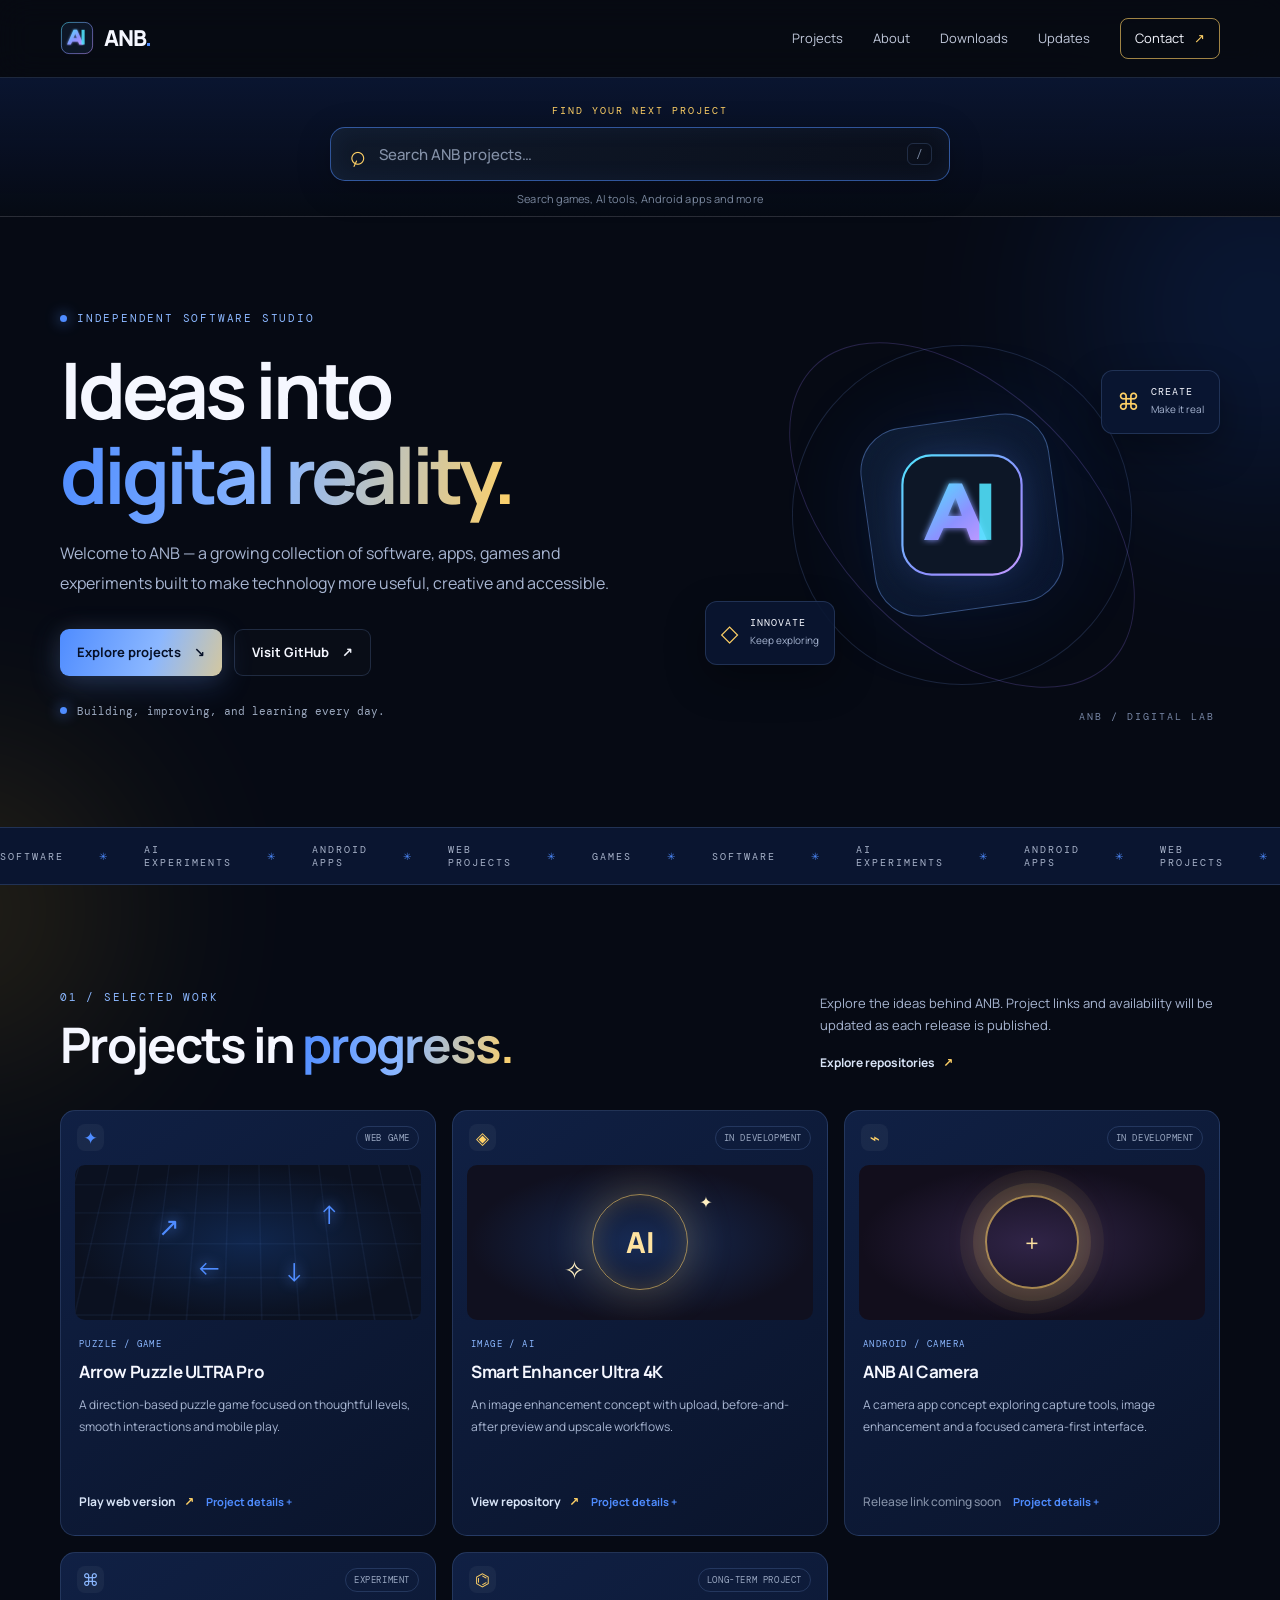
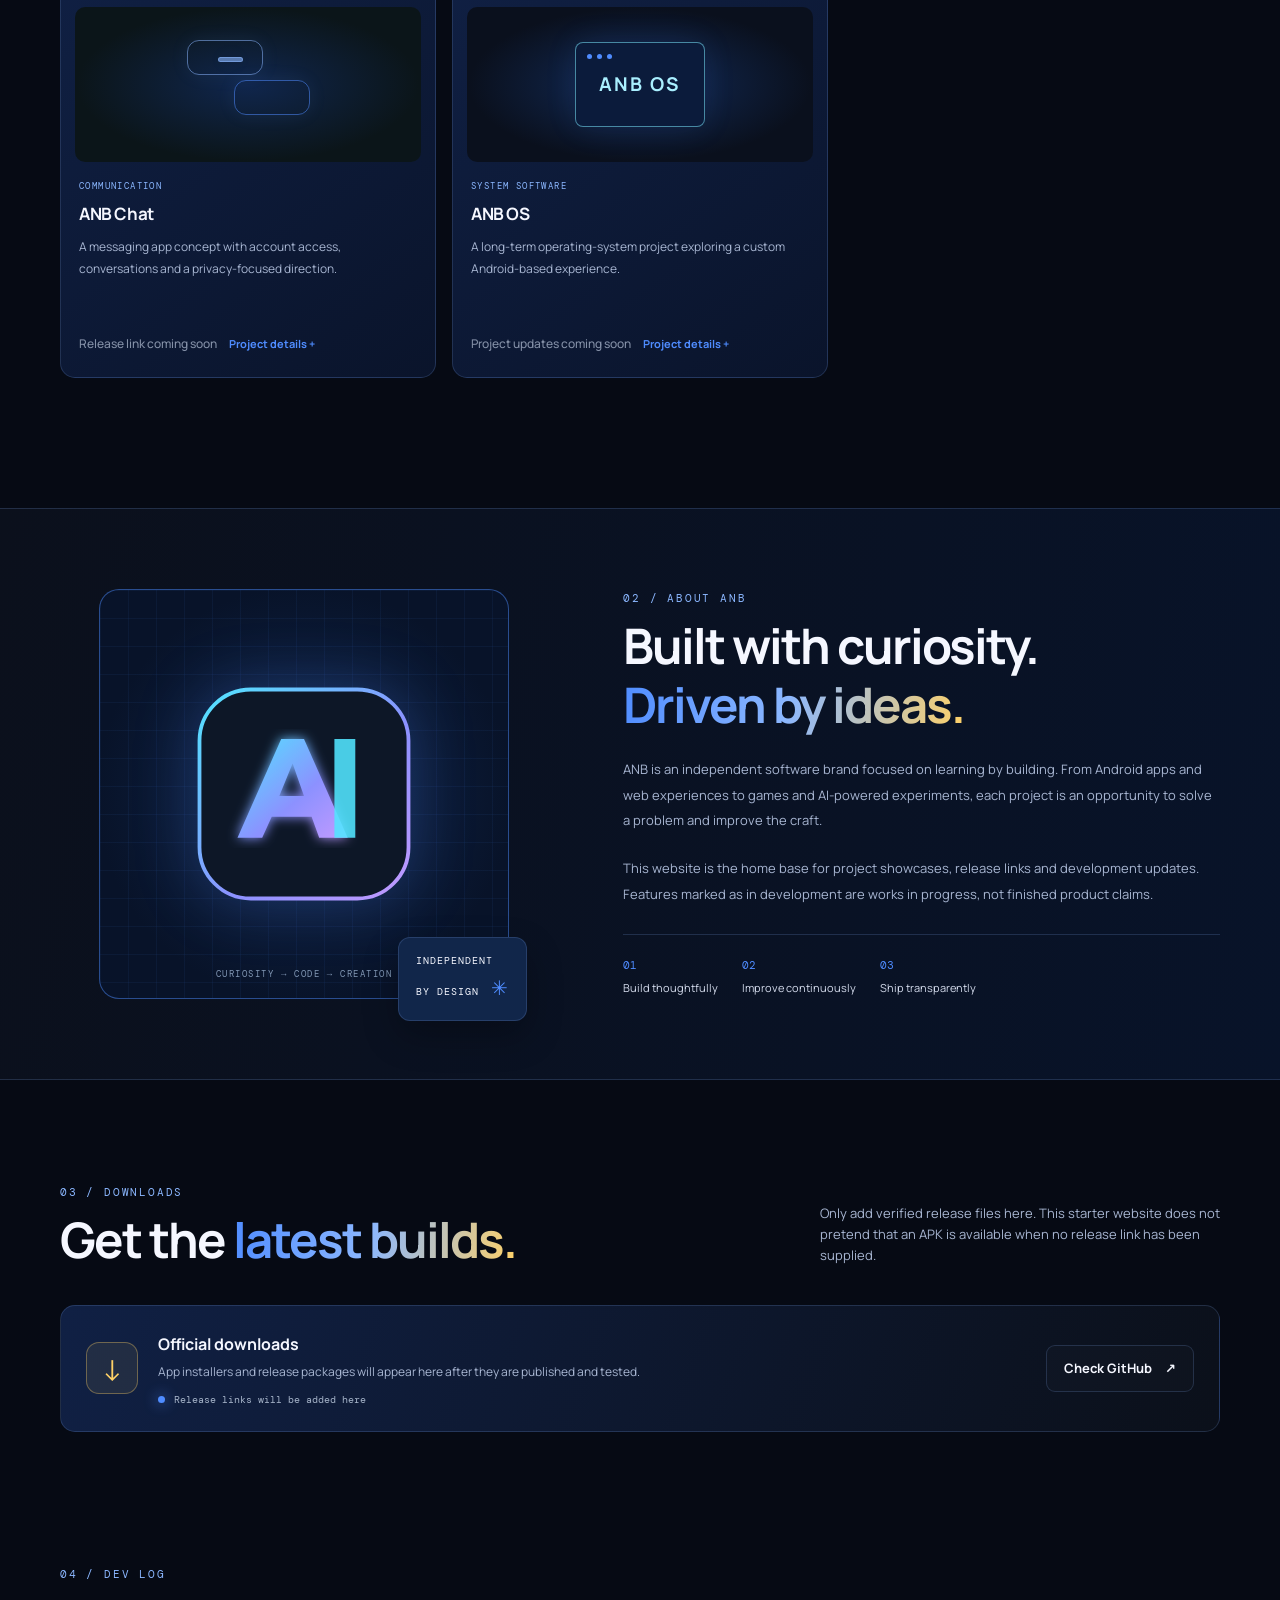
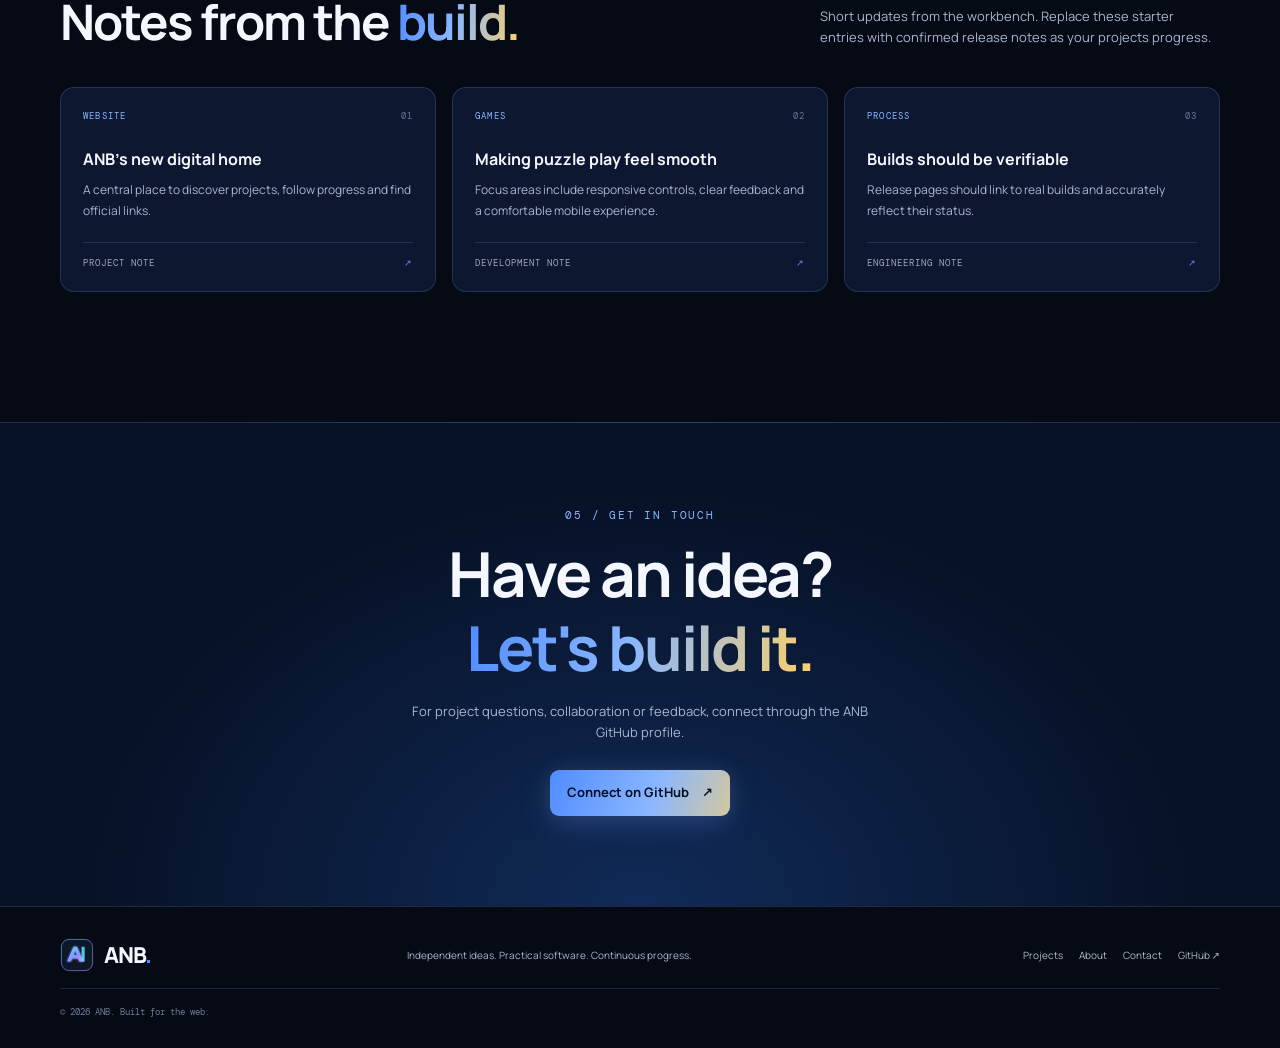
==== index.html @ ddd88a4f "Add smart project search suggestions" ====
<!doctype html>
<html lang="en">
<head>
  <meta charset="utf-8">
  <meta name="viewport" content="width=device-width, initial-scale=1">
  <meta name="theme-color" content="#070a12">
  <meta name="description" content="Explore ANB software, Android apps, games and AI experiments. Discover projects, development updates and verified releases.">
  <meta name="robots" content="index,follow">
  <link rel="canonical" href="https://anbsolution.github.io/anb-official-website/">
  <meta property="og:type" content="website">
  <meta property="og:site_name" content="ANB">
  <meta property="og:title" content="ANB — Ideas into digital reality">
  <meta property="og:description" content="Independent software, apps, games and AI experiments built with curiosity.">
  <meta property="og:url" content="https://anbsolution.github.io/anb-official-website/">
  <meta property="og:image" content="https://anbsolution.github.io/anb-official-website/assets/anb-mark.svg">
  <meta name="twitter:card" content="summary">
  <meta name="twitter:title" content="ANB — Ideas into digital reality">
  <meta name="twitter:description" content="Independent software, apps, games and AI experiments built with curiosity.">
  <title>ANB — Ideas into Digital Reality</title>
  <link rel="icon" href="assets/anb-mark.svg" type="image/svg+xml">
  <link rel="stylesheet" href="styles.css">
  <script defer src="script.js"></script>
  <script type="application/ld+json">
  {
    "@context": "https://schema.org",
    "@type": "Organization",
    "name": "ANB",
    "url": "https://anbsolution.github.io/anb-official-website/",
    "logo": "https://anbsolution.github.io/anb-official-website/assets/anb-mark.svg",
    "sameAs": ["https://github.com/anbsolution"]
  }
  </script>
</head>
<body>
  <a class="skip-link" href="#main-content">Skip to content</a>
  <div class="ambient ambient-one" aria-hidden="true"></div>
  <div class="ambient ambient-two" aria-hidden="true"></div>
  <header class="site-header">
    <a class="brand" href="#home" aria-label="ANB home"><img src="assets/anb-mark.svg" alt=""><span>ANB<span class="brand-dot">.</span></span></a>
    <button class="menu-toggle" type="button" aria-label="Open navigation menu" aria-controls="primary-navigation" aria-expanded="false">☰</button>
    <nav class="nav" id="primary-navigation" aria-label="Main navigation">
      <a href="#projects">Projects</a><a href="#about">About</a><a href="#downloads">Downloads</a><a href="#blog">Updates</a><a class="nav-cta" href="#contact">Contact <span>↗</span></a>
    </nav>
  </header>

  <section class="global-search-section" aria-label="Search ANB projects">
    <div class="global-search-inner">
      <p class="global-search-kicker">FIND YOUR NEXT PROJECT</p>
      <div class="header-search-wrap">
        <label class="visually-hidden" for="project-search">Search ANB projects</label>
        <span class="header-search-icon" aria-hidden="true">⌕</span>
        <input id="project-search" class="header-search" type="search" placeholder="Search ANB projects…" autocomplete="off" aria-describedby="project-results" aria-controls="project-suggestions" aria-autocomplete="list">
        <button id="search-clear" class="search-clear" type="button" aria-label="Clear project search" hidden>×</button>
        <kbd class="search-shortcut" aria-hidden="true">/</kbd>
        <div id="project-suggestions" class="project-suggestions" role="listbox" aria-label="Project suggestions" hidden></div>
      </div>
      <p class="global-search-hint">Search games, AI tools, Android apps and more</p>
    </div>
  </section>

  <main id="main-content">
    <section class="hero section-wrap" id="home">
      <div class="hero-copy reveal">
        <div class="eyebrow"><span class="pulse"></span> INDEPENDENT SOFTWARE STUDIO</div>
        <h1>Ideas into<br><span class="gradient-text">digital reality.</span></h1>
        <p class="hero-description">Welcome to ANB — a growing collection of software, apps, games and experiments built to make technology more useful, creative and accessible.</p>
        <div class="hero-actions"><a class="button button-primary" href="#projects">Explore projects <span>↘</span></a><a class="button button-ghost" href="https://github.com/anbsolution" target="_blank" rel="noopener noreferrer">Visit GitHub <span>↗</span></a></div>
        <div class="hero-note"><span class="status-dot"></span> Building, improving, and learning every day.</div>
      </div>
      <div class="hero-visual reveal" aria-label="ANB abstract neon emblem">
        <div class="orbit orbit-a"></div><div class="orbit orbit-b"></div>
        <div class="core"><img src="assets/anb-mark.svg" alt="ANB logo"></div>
        <div class="float-chip chip-top"><span class="chip-icon">⌘</span><span><b>CREATE</b><small>Make it real</small></span></div>
        <div class="float-chip chip-bottom"><span class="chip-icon">◇</span><span><b>INNOVATE</b><small>Keep exploring</small></span></div>
        <div class="visual-caption">ANB / DIGITAL LAB</div>
      </div>
    </section>

    <section class="ticker" aria-label="Areas of work"><div class="ticker-track"><span>SOFTWARE</span><i>✳</i><span>AI EXPERIMENTS</span><i>✳</i><span>ANDROID APPS</span><i>✳</i><span>WEB PROJECTS</span><i>✳</i><span>GAMES</span><i>✳</i><span>SOFTWARE</span><i>✳</i><span>AI EXPERIMENTS</span><i>✳</i><span>ANDROID APPS</span><i>✳</i><span>WEB PROJECTS</span><i>✳</i><span>GAMES</span></div></section>

    <section class="section-wrap section-block" id="projects">
      <div class="section-heading reveal"><div><div class="eyebrow">01 / SELECTED WORK</div><h2>Projects in <span class="gradient-text">progress.</span></h2></div><div class="heading-side"><p>Explore the ideas behind ANB. Project links and availability will be updated as each release is published.</p><a class="text-link" href="https://github.com/anbsolution" target="_blank" rel="noopener noreferrer">Explore repositories <span>↗</span></a></div></div>
      <p class="project-results" id="project-results" aria-live="polite" hidden></p>
      <div class="project-grid">
        <article class="project-card featured reveal" data-category="game"><div class="card-top"><span class="project-symbol symbol-cyan">✦</span><span class="project-state">WEB GAME</span></div><div class="project-art art-puzzle"><div class="puzzle-lines"></div><span>↗</span><span>↑</span><span>←</span><span>↓</span></div><div class="project-content"><div class="project-type">PUZZLE / GAME</div><h3>Arrow Puzzle ULTRA Pro</h3><p>A direction-based puzzle game focused on thoughtful levels, smooth interactions and mobile play.</p><a class="text-link" href="https://anbsolution.github.io/Arrow-puzzle/" target="_blank" rel="noopener noreferrer">Play web version <span>↗</span></a></div></article>
        <article class="project-card reveal" data-category="ai"><div class="card-top"><span class="project-symbol symbol-violet">◈</span><span class="project-state">IN DEVELOPMENT</span></div><div class="project-art art-ai"><div class="ai-ring">AI</div><span class="spark spark-one">✦</span><span class="spark spark-two">✧</span></div><div class="project-content"><div class="project-type">IMAGE / AI</div><h3>Smart Enhancer Ultra 4K</h3><p>An image enhancement concept with upload, before-and-after preview and upscale workflows.</p><a class="text-link" href="https://github.com/anbsolution/Smart-Enhancer-Ultra-4K" target="_blank" rel="noopener noreferrer">View repository <span>↗</span></a></div></article>
        <article class="project-card reveal" data-category="android"><div class="card-top"><span class="project-symbol symbol-pink">⌁</span><span class="project-state">IN DEVELOPMENT</span></div><div class="project-art art-camera"><div class="camera-lens"></div><span class="camera-cross">+</span></div><div class="project-content"><div class="project-type">ANDROID / CAMERA</div><h3>ANB AI Camera</h3><p>A camera app concept exploring capture tools, image enhancement and a focused camera-first interface.</p><span class="text-link muted-link">Release link coming soon</span></div></article>
        <article class="project-card reveal" data-category="communication"><div class="card-top"><span class="project-symbol symbol-green">⌘</span><span class="project-state">EXPERIMENT</span></div><div class="project-art art-chat"><div class="chat-bubble bubble-a"></div><div class="chat-bubble bubble-b"></div><div class="chat-bubble bubble-c"></div></div><div class="project-content"><div class="project-type">COMMUNICATION</div><h3>ANB Chat</h3><p>A messaging app concept with account access, conversations and a privacy-focused direction.</p><span class="text-link muted-link">Release link coming soon</span></div></article>
        <article class="project-card reveal" data-category="system"><div class="card-top"><span class="project-symbol symbol-orange">⌬</span><span class="project-state">LONG-TERM PROJECT</span></div><div class="project-art art-os"><div class="os-window"><span></span><span></span><span></span><b>ANB OS</b></div></div><div class="project-content"><div class="project-type">SYSTEM SOFTWARE</div><h3>ANB OS</h3><p>A long-term operating-system project exploring a custom Android-based experience.</p><span class="text-link muted-link">Project updates coming soon</span></div></article>
      </div>
    </section>

    <section class="about-section" id="about"><div class="section-wrap about-grid"><div class="about-visual reveal"><div class="about-frame"><div class="frame-grid"></div><img src="assets/anb-mark.svg" alt="ANB emblem"><span class="frame-label">CURIOSITY → CODE → CREATION</span></div><div class="about-mini">INDEPENDENT<br>BY DESIGN<span>✳</span></div></div><div class="about-copy reveal"><div class="eyebrow">02 / ABOUT ANB</div><h2>Built with curiosity.<br><span class="gradient-text">Driven by ideas.</span></h2><p>ANB is an independent software brand focused on learning by building. From Android apps and web experiences to games and AI-powered experiments, each project is an opportunity to solve a problem and improve the craft.</p><p>This website is the home base for project showcases, release links and development updates. Features marked as in development are works in progress, not finished product claims.</p><div class="about-values"><div><b>01</b><span>Build thoughtfully</span></div><div><b>02</b><span>Improve continuously</span></div><div><b>03</b><span>Ship transparently</span></div></div></div></div></section>

    <section class="section-wrap section-block" id="downloads"><div class="section-heading reveal"><div><div class="eyebrow">03 / DOWNLOADS</div><h2>Get the <span class="gradient-text">latest builds.</span></h2></div><p>Only add verified release files here. This starter website does not pretend that an APK is available when no release link has been supplied.</p></div><div class="download-panel reveal"><div class="download-icon">↓</div><div class="download-copy"><h3>Official downloads</h3><p>App installers and release packages will appear here after they are published and tested.</p><span class="release-badge"><span class="status-dot"></span> Release links will be added here</span></div><a class="button button-ghost" href="https://github.com/anbsolution" target="_blank" rel="noopener noreferrer">Check GitHub <span>↗</span></a></div></section>

    <section class="section-wrap section-block" id="blog"><div class="section-heading reveal"><div><div class="eyebrow">04 / DEV LOG</div><h2>Notes from the <span class="gradient-text">build.</span></h2></div><p>Short updates from the workbench. Replace these starter entries with confirmed release notes as your projects progress.</p></div><div class="blog-grid"><article class="blog-card reveal"><div class="blog-meta"><span>WEBSITE</span><span>01</span></div><h3>ANB's new digital home</h3><p>A central place to discover projects, follow progress and find official links.</p><span class="blog-footer">PROJECT NOTE <span>↗</span></span></article><article class="blog-card reveal"><div class="blog-meta"><span>GAMES</span><span>02</span></div><h3>Making puzzle play feel smooth</h3><p>Focus areas include responsive controls, clear feedback and a comfortable mobile experience.</p><span class="blog-footer">DEVELOPMENT NOTE <span>↗</span></span></article><article class="blog-card reveal"><div class="blog-meta"><span>PROCESS</span><span>03</span></div><h3>Builds should be verifiable</h3><p>Release pages should link to real builds and accurately reflect their status.</p><span class="blog-footer">ENGINEERING NOTE <span>↗</span></span></article></div></section>

    <section class="contact-section" id="contact"><div class="section-wrap contact-inner reveal"><div class="eyebrow">05 / GET IN TOUCH</div><h2>Have an idea?<br><span class="gradient-text">Let's build it.</span></h2><p>For project questions, collaboration or feedback, connect through the ANB GitHub profile.</p><a class="button button-primary" href="https://github.com/anbsolution" target="_blank" rel="noopener noreferrer">Connect on GitHub <span>↗</span></a></div></section>
  </main>

  <footer class="site-footer"><a class="brand" href="#home"><img src="assets/anb-mark.svg" alt=""><span>ANB<span class="brand-dot">.</span></span></a><p>Independent ideas. Practical software. Continuous progress.</p><div class="footer-links"><a href="#projects">Projects</a><a href="#about">About</a><a href="#contact">Contact</a><a href="https://github.com/anbsolution" target="_blank" rel="noopener noreferrer">GitHub ↗</a></div><small>© <span id="year"></span> ANB. Built for the web.</small></footer>
  <button class="back-to-top" type="button" aria-label="Back to top" title="Back to top">↑</button>
</body>
</html>
---- styles.css ----
@import url('https://fonts.googleapis.com/css2?family=DM+Mono:wght@400;500&family=Manrope:wght@400;500;600;700;800&display=swap');
:root{--bg:#060A14;--panel:#0D1830;--panel2:#102044;--text:#f3f6ff;--muted:#a0abc1;--cyan:#4F8CFF;--violet:#FFD166;--line:rgba(164,188,255,.15);--font:'Manrope',system-ui,sans-serif;--mono:'DM Mono',monospace}
*{box-sizing:border-box}.skip-link{position:fixed;top:8px;left:8px;z-index:100;background:var(--cyan);color:#061027;padding:10px 14px;border-radius:8px;font-weight:800;transform:translateY(-150%)}.skip-link:focus{transform:translateY(0)}:focus-visible{outline:2px solid var(--cyan);outline-offset:4px}html{scroll-behavior:smooth;scroll-padding-top:88px}body{margin:0;background:var(--bg);color:var(--text);font-family:var(--font);line-height:1.65;overflow-x:hidden}a{color:inherit;text-decoration:none}button{font:inherit}.ambient{position:absolute;pointer-events:none;filter:blur(100px);opacity:.15;border-radius:50%;z-index:-1}.ambient-one{width:360px;height:360px;background:#246BFD;top:130px;right:-160px}.ambient-two{width:320px;height:320px;background:#D9A928;top:750px;left:-200px}.section-wrap{width:min(1160px,calc(100% - 44px));margin-inline:auto}.site-header{height:78px;display:flex;align-items:center;justify-content:space-between;padding:0 max(22px,calc((100% - 1160px)/2));border-bottom:1px solid var(--line);background:rgba(7,10,18,.8);backdrop-filter:blur(16px);position:sticky;top:0;z-index:10}.brand{display:inline-flex;align-items:center;gap:10px;font-size:22px;font-weight:800;letter-spacing:-1px}.brand img{width:34px;height:34px}.brand-dot{color:var(--cyan)}.nav{display:flex;align-items:center;gap:30px;color:#c0c8da;font-size:13px}.nav a{transition:color .2s}.nav a:hover,.footer-links a:hover{color:var(--cyan)}.nav-cta{padding:9px 14px;border:1px solid rgba(81,229,255,.45);border-radius:8px;color:var(--text)!important}.nav-cta span{color:var(--cyan);margin-left:7px}.menu-toggle{display:none;background:none;color:var(--text);border:1px solid var(--line);border-radius:8px;padding:7px 10px}.hero{min-height:610px;display:grid;grid-template-columns:1.08fr .92fr;align-items:center;gap:40px;padding-top:45px;padding-bottom:60px}.eyebrow{font:11px var(--mono);letter-spacing:1.8px;color:var(--cyan);display:flex;align-items:center;gap:10px}.pulse,.status-dot{width:7px;height:7px;border-radius:50%;background:var(--cyan);box-shadow:0 0 14px var(--cyan);display:inline-block}.hero h1{font-size:clamp(46px,6.5vw,78px);line-height:1.08;letter-spacing:-4px;margin:22px 0}.gradient-text{background:linear-gradient(100deg,#5B9BFF 8%,#FFD166 70%,#FFE3A0);-webkit-background-clip:text;background-clip:text;color:transparent}.hero-description{max-width:560px;color:var(--muted);font-size:16px;line-height:1.9}.hero-actions{display:flex;gap:12px;flex-wrap:wrap;margin-top:30px}.button{min-height:46px;padding:12px 17px;border-radius:9px;display:inline-flex;align-items:center;justify-content:center;gap:13px;font-size:13px;font-weight:700;transition:transform .2s,border-color .2s,box-shadow .2s}.button:hover{transform:translateY(-2px)}.button-primary{background:linear-gradient(105deg,#246BFD,#8a8bff);color:#061027;box-shadow:0 7px 28px #4F8CFF22}.button-ghost{border:1px solid var(--line);background:#ffffff04}.button-ghost:hover{border-color:#4F8CFF77}.hero-note{font:11px var(--mono);color:#9ca9bf;margin-top:28px;display:flex;align-items:center;gap:10px}.hero-visual{min-height:440px;position:relative;display:grid;place-items:center}.core{width:190px;height:190px;border:1px solid #75A7FF66;border-radius:44px;display:grid;place-items:center;transform:rotate(-8deg);background:linear-gradient(145deg,#101e35cc,#0B1731bb);box-shadow:0 0 90px #246BFD1c,inset 0 0 50px #4F8CFF0b;z-index:2}.core img{width:130px;transform:rotate(8deg);filter:drop-shadow(0 0 20px #4F8CFF44)}.orbit{position:absolute;border:1px solid #6D91D933;border-radius:50%;width:340px;height:340px;transform:rotate(-28deg)}.orbit-b{width:420px;height:250px;transform:rotate(45deg);border-color:#9b7bff38}.float-chip{position:absolute;z-index:3;display:flex;gap:11px;align-items:center;padding:12px 15px;background:#0A1732e8;border:1px solid var(--line);border-radius:12px;box-shadow:0 15px 40px #0005}.float-chip b,.float-chip small{display:block}.float-chip b{font:10px var(--mono);letter-spacing:1px}.float-chip small{color:var(--muted);font-size:10px;margin-top:3px}.chip-icon{color:var(--cyan);font-size:23px}.chip-top{top:75px;right:0}.chip-bottom{bottom:70px;left:0}.visual-caption{position:absolute;bottom:12px;right:5px;font:10px var(--mono);letter-spacing:2px;color:#7786a5}.ticker{overflow:hidden;border-block:1px solid var(--line);background:#0A1530;padding:15px 0}.ticker-track{display:flex;align-items:center;justify-content:space-around;gap:35px;min-width:800px;font:10px var(--mono);letter-spacing:2px;color:#a7b2c9}.ticker i{font-style:normal;color:var(--cyan)}.section-block{padding-top:105px;padding-bottom:30px}.section-heading{display:flex;justify-content:space-between;align-items:end;gap:30px;margin-bottom:35px}.section-heading h2,.about-copy h2,.contact-inner h2{font-size:clamp(31px,4.4vw,49px);letter-spacing:-2px;line-height:1.2;margin:12px 0 0}.section-heading>p,.heading-side>p{max-width:400px;color:var(--muted);font-size:13px;margin:0 0 3px}.heading-side{display:grid;gap:12px;justify-items:start}.heading-side .text-link{padding:2px 0}.project-grid{display:grid;grid-template-columns:repeat(3,1fr);gap:16px}.project-card{background:linear-gradient(145deg,#102044,#0A142B);border:1px solid var(--line);border-radius:15px;overflow:hidden;transition:transform .25s,border-color .25s}.project-card:hover{transform:translateY(-5px);border-color:#4F8CFF66}.card-top{height:54px;padding:14px 16px;display:flex;justify-content:space-between;align-items:center}.project-symbol{width:27px;height:27px;border-radius:8px;display:grid;place-items:center;background:#ffffff0b;font-size:17px}.symbol-cyan{color:var(--cyan)}.symbol-violet{color:var(--violet)}.symbol-pink{color:#FFD166}.symbol-green{color:#8BB7FF}.symbol-orange{color:#FFD166}.project-state{font:9px var(--mono);letter-spacing:.6px;color:#9aa8c2;border:1px solid var(--line);border-radius:20px;padding:5px 8px}.project-art{height:155px;margin:0 14px;border-radius:10px;position:relative;overflow:hidden;background:#091630;display:grid;place-items:center}.art-puzzle{background:radial-gradient(ellipse at center,#10264D,#0b1120 70%)}.puzzle-lines{position:absolute;inset:0;background-image:linear-gradient(#75A7FF13 1px,transparent 1px),linear-gradient(90deg,#75A7FF13 1px,transparent 1px);background-size:26px 26px;transform:perspective(220px) rotateX(18deg) scale(1.3)}.art-puzzle>span{position:absolute;color:var(--cyan);font-size:26px;text-shadow:0 0 14px #4F8CFF}.art-puzzle>span:nth-of-type(1){left:24%;top:26%}.art-puzzle>span:nth-of-type(2){right:24%;top:18%}.art-puzzle>span:nth-of-type(3){left:35%;bottom:20%}.art-puzzle>span:nth-of-type(4){right:34%;bottom:18%}.art-ai{background:radial-gradient(ellipse at center,#172B55,#10101f 70%)}.ai-ring{width:96px;height:96px;border:1px solid #FFD16699;border-radius:50%;display:grid;place-items:center;color:#FFE3A0;font-size:29px;font-weight:800;box-shadow:0 0 45px #FFD16644,inset 0 0 25px #FFD16633}.spark{position:absolute;color:#FFF0C2}.spark-one{top:24px;right:29%}.spark-two{bottom:30px;left:28%;font-size:25px}.art-camera{background:radial-gradient(ellipse at center,#302447,#120e1c 70%)}.camera-lens{width:94px;height:94px;border:2px solid #FFD16699;border-radius:50%;box-shadow:0 0 0 12px #FFD1661b,0 0 0 25px #FFD1660d,0 0 40px #FFD16633}.camera-cross{position:absolute;color:#FFE3A0;font-size:24px}.art-chat{background:radial-gradient(ellipse at center,#10264D,#0b1519 70%)}.chat-bubble{position:absolute;border:1px solid #8BB7FF88;border-radius:12px;width:76px;height:35px;box-shadow:0 0 20px #8BB7FF12}.bubble-a{transform:translate(-23px,-27px)}.bubble-b{transform:translate(24px,13px);border-color:#4F8CFF88}.bubble-c{width:25px;height:5px;transform:translate(-18px,-25px);background:#8BB7FF99}.art-os{background:radial-gradient(ellipse at center,#122B58,#0a101d 70%)}.os-window{width:130px;height:85px;border:1px solid #7ce8ff88;border-radius:8px;background:#0B1B3B;box-shadow:0 0 32px #4F8CFF1c;padding:11px;display:flex;gap:5px;position:relative}.os-window>span{width:5px;height:5px;background:var(--cyan);border-radius:50%}.os-window b{position:absolute;inset:0;display:grid;place-items:center;color:#a9efff;font-size:19px;letter-spacing:2px}.project-content{padding:18px 18px 21px}.project-type{font:9px var(--mono);letter-spacing:1.4px;color:var(--cyan)}.project-content h3{font-size:17px;letter-spacing:-.4px;margin:8px 0}.project-content p{color:var(--muted);font-size:12px;line-height:1.8;min-height:66px;margin:0 0 17px}.text-link{font-size:12px;font-weight:700;color:#d8e4f7;display:inline-flex;align-items:center;gap:8px}.text-link span{color:var(--cyan)}.muted-link{color:#8490a7;font-weight:500}.about-section{margin-top:100px;border-block:1px solid var(--line);background:linear-gradient(100deg,#0b101c,#081329)}.about-grid{padding-top:80px;padding-bottom:80px;display:grid;grid-template-columns:.9fr 1.1fr;align-items:center;gap:75px}.about-visual{position:relative;max-width:410px;width:100%;margin:auto}.about-frame{aspect-ratio:1/1;position:relative;display:grid;place-items:center;border:1px solid #4F8CFF44;border-radius:20px;background:radial-gradient(ellipse at center,#10264D,#081329 72%);overflow:hidden}.frame-grid{position:absolute;inset:0;background-image:linear-gradient(#4F8CFF10 1px,transparent 1px),linear-gradient(90deg,#4F8CFF10 1px,transparent 1px);background-size:28px 28px}.about-frame img{width:56%;position:relative;filter:drop-shadow(0 0 30px #4F8CFF40)}.frame-label{position:absolute;bottom:18px;font:9px var(--mono);letter-spacing:1.5px;color:#8298b5}.about-mini{position:absolute;bottom:-22px;right:-18px;background:#11264A;border:1px solid var(--line);border-radius:12px;padding:14px 17px;font:10px var(--mono);letter-spacing:1px;line-height:1.8;box-shadow:0 15px 35px #0004}.about-mini span{color:var(--cyan);font-size:20px;margin-left:12px}.about-copy>p{font-size:13px;color:var(--muted);line-height:1.95;margin-top:23px}.about-values{display:flex;gap:24px;border-top:1px solid var(--line);padding-top:23px;margin-top:27px}.about-values div{display:grid;gap:7px}.about-values b{font:11px var(--mono);color:var(--cyan)}.about-values span{font-size:11px;color:#d5dced}.download-panel{display:flex;align-items:center;gap:20px;padding:25px;border:1px solid var(--line);border-radius:15px;background:linear-gradient(110deg,#102044,#0b101a)}.download-icon{width:52px;height:52px;border-radius:13px;background:#4F8CFF12;border:1px solid #4F8CFF33;color:var(--cyan);font-size:29px;display:grid;place-items:center;flex-shrink:0}.download-copy{flex:1}.download-copy h3{margin:0 0 5px;font-size:16px}.download-copy p{margin:0 0 11px;font-size:12px;color:var(--muted)}.release-badge{font:10px var(--mono);color:#a7b5ca;display:flex;align-items:center;gap:9px}.blog-grid{display:grid;grid-template-columns:repeat(3,1fr);gap:16px}.blog-card{padding:22px;border:1px solid var(--line);border-radius:14px;background:#0D1830;min-height:205px;display:flex;flex-direction:column;transition:border-color .2s}.blog-card:hover{border-color:#FFD16677}.blog-meta{display:flex;justify-content:space-between;color:var(--cyan);font:9px var(--mono);letter-spacing:1.2px}.blog-meta span:last-child{color:#667795}.blog-card h3{font-size:16px;line-height:1.5;margin:25px 0 8px}.blog-card p{font-size:12px;color:var(--muted);line-height:1.8;margin:0 0 20px}.blog-footer{margin-top:auto;border-top:1px solid var(--line);padding-top:14px;display:flex;justify-content:space-between;font:9px var(--mono);letter-spacing:1px;color:#9ca9bf}.blog-footer span{color:var(--cyan)}.contact-section{margin-top:100px;border-top:1px solid var(--line);background:radial-gradient(ellipse at 50% 100%,#102B58 0%,#071126 60%);text-align:center}.contact-inner{padding-top:85px;padding-bottom:90px;display:flex;flex-direction:column;align-items:center}.contact-inner h2{font-size:clamp(40px,6vw,62px);margin:15px 0}.contact-inner p{max-width:500px;color:var(--muted);font-size:13px;margin:0 0 26px}.back-to-top{position:fixed;right:18px;bottom:20px;z-index:9;width:44px;height:44px;border:1px solid #4F8CFF66;border-radius:12px;background:#101a2beF;color:var(--cyan);font-size:23px;box-shadow:0 10px 28px #0006;opacity:0;pointer-events:none;transform:translateY(8px);transition:opacity .2s,transform .2s}.back-to-top.is-visible{opacity:1;pointer-events:auto;transform:translateY(0)}.site-footer{padding:30px max(22px,calc((100% - 1160px)/2));display:grid;grid-template-columns:1fr 1.4fr 1fr;align-items:center;gap:15px;border-top:1px solid var(--line)}.site-footer p{font-size:10px;color:var(--muted);margin:0}.footer-links{display:flex;gap:16px;justify-content:flex-end;font-size:10px;color:#aeb9cd}.site-footer small{grid-column:1/-1;border-top:1px solid var(--line);padding-top:17px;color:#6f7d96;font:9px var(--mono)}.reveal{opacity:0;transform:translateY(18px);transition:opacity .65s ease,transform .65s ease}.reveal.is-visible{opacity:1;transform:translateY(0)}
@media(min-width:1200px){.featured{grid-row:span 1}}@media(max-width:850px){.hero{grid-template-columns:1fr;gap:5px;padding-top:70px}.hero-copy{max-width:680px}.hero-visual{min-height:390px}.project-grid{grid-template-columns:repeat(2,1fr)}.about-grid{gap:45px}.section-heading{align-items:start;flex-direction:column;gap:15px}.site-footer{grid-template-columns:1fr 1fr}.site-footer p{grid-column:1/-1;grid-row:2}.heading-side{width:100%}.footer-links{justify-content:flex-end}.site-footer small{grid-row:3}}@media(max-width:600px){.section-wrap{width:calc(100% - 34px)}.site-header{height:68px;padding-inline:17px}.brand{font-size:20px}.brand img{width:30px;height:30px}.menu-toggle{display:block}.nav{display:none;position:absolute;top:67px;left:0;right:0;padding:18px;background:#060A14;border-bottom:1px solid #24385C;box-shadow:0 18px 30px rgba(0,0,0,.48);flex-direction:column;align-items:stretch;gap:0;z-index:20}.nav.open{display:flex}.nav a{padding:12px 8px}.nav-cta{text-align:center;margin-top:8px}.hero{min-height:0;padding-top:65px;padding-bottom:40px}.hero h1{font-size:clamp(43px,12vw,63px);letter-spacing:-2.8px}.hero-description{font-size:14px}.hero-visual{min-height:330px;transform:scale(.9);margin:-5px -15px}.core{width:155px;height:155px;border-radius:35px}.core img{width:108px}.orbit{width:290px;height:290px}.orbit-b{width:340px;height:205px}.chip-top{top:40px;right:0}.chip-bottom{bottom:45px;left:0}.float-chip{padding:9px 11px}.ticker-track{justify-content:flex-start;gap:24px}.section-block{padding-top:70px}.section-heading h2,.about-copy h2{font-size:35px;letter-spacing:-1.5px}.project-grid,.blog-grid{grid-template-columns:1fr}.project-content p{min-height:0}.project-art{height:165px}.about-section{margin-top:70px}.about-grid{grid-template-columns:1fr;padding-top:65px;padding-bottom:65px;gap:55px}.about-visual{max-width:320px}.about-copy>p{font-size:12px}.about-values{gap:14px;justify-content:space-between}.about-values span{font-size:10px}.download-panel{align-items:flex-start;flex-wrap:wrap;padding:19px}.download-copy{min-width:calc(100% - 75px)}.download-panel>.button{width:100%}.contact-section{margin-top:70px}.contact-inner{padding-top:70px;padding-bottom:70px}.site-footer{padding:27px 17px;grid-template-columns:1fr}.site-footer p,.site-footer small{grid-column:auto;grid-row:auto}.footer-links{justify-content:flex-start;flex-wrap:wrap}.site-footer small{margin-top:10px}.visual-caption{right:15px}.about-mini{right:-4px}}@media(prefers-reduced-motion:reduce){*,*::before,*::after{scroll-behavior:auto!important;animation:none!important;transition:none!important}.reveal{opacity:1;transform:none}}


/* v4: searchable project catalogue */
.project-tools{display:grid;grid-template-columns:minmax(180px,1fr);gap:12px;margin:-10px 0 24px;padding:18px;border:1px solid var(--line);border-radius:14px;background:linear-gradient(120deg,#0e1524,#0A142B)}
.project-search-label{font:10px var(--mono);letter-spacing:1px;color:var(--cyan);text-transform:uppercase}
.project-search{width:100%;min-height:46px;padding:12px 14px;border:1px solid var(--line);border-radius:9px;background:#080F20;color:var(--text);font:inherit;font-size:14px;outline-offset:3px}
.project-search::placeholder{color:#7887a1}.project-search:focus{border-color:#4F8CFF88}
.project-filters{display:flex;gap:8px;flex-wrap:wrap}.filter-chip{padding:8px 12px;border:1px solid var(--line);border-radius:999px;background:#ffffff04;color:#b8c4d9;font-size:11px;cursor:pointer;transition:background .2s,border-color .2s,color .2s}.filter-chip:hover,.filter-chip.is-active{border-color:#4F8CFF77;background:#4F8CFF12;color:var(--cyan)}.project-results{margin:0;color:var(--muted);font-size:11px}
.project-card[hidden]{display:none!important}.project-card .details-button{margin:12px 0 0 12px;padding:5px 0;border:0;background:none;color:var(--cyan);font:700 11px var(--font);cursor:pointer}.project-card .details-button:hover{text-decoration:underline}
.project-dialog{width:min(520px,calc(100% - 30px));padding:0;border:1px solid #4F8CFF55;border-radius:18px;background:#0A1732;color:var(--text);box-shadow:0 24px 90px #000b}.project-dialog::backdrop{background:#02040bd9;backdrop-filter:blur(5px)}.dialog-inner{padding:25px}.dialog-top{display:flex;align-items:flex-start;justify-content:space-between;gap:15px}.dialog-kicker{font:10px var(--mono);letter-spacing:1.3px;color:var(--cyan);text-transform:uppercase}.dialog-title{font-size:clamp(24px,5vw,32px);line-height:1.2;letter-spacing:-1px;margin:8px 0 14px}.dialog-close{width:38px;height:38px;flex:0 0 auto;border:1px solid var(--line);border-radius:10px;background:#ffffff05;color:var(--text);font-size:21px;cursor:pointer}.dialog-description{color:var(--muted);font-size:13px;line-height:1.9}.dialog-status{display:inline-flex;padding:6px 10px;border:1px solid var(--line);border-radius:999px;color:#c3cee1;font:10px var(--mono);margin:5px 0 16px}.dialog-actions{display:flex;gap:10px;flex-wrap:wrap;margin-top:20px}.dialog-note{font-size:11px;color:#8491a8;margin-top:17px}
@media(max-width:600px){.project-tools{padding:14px}.filter-chip{padding:8px 10px}.dialog-inner{padding:20px}}

/* v6: centered, standalone search section below the navigation */
.visually-hidden{position:absolute!important;width:1px;height:1px;padding:0;margin:-1px;overflow:hidden;clip:rect(0,0,0,0);white-space:nowrap;border:0}
.global-search-section{position:relative;z-index:2;padding:26px 18px 8px;background:linear-gradient(180deg,#081329 0%,rgba(7,10,18,.88) 100%);border-bottom:1px solid rgba(164,188,255,.08)}
.global-search-inner{width:min(620px,100%);margin:0 auto;text-align:center}
.global-search-kicker{margin:0 0 10px;color:#4F8CFF;font:10px var(--mono);letter-spacing:2px}
.header-search-wrap{width:100%;min-height:54px;display:flex;align-items:center;gap:12px;padding:0 17px;border:1px solid rgba(81,229,255,.36);border-radius:15px;background:linear-gradient(135deg,rgba(16,26,43,.98),rgba(10,15,27,.98));color:#8d9bb4;box-shadow:0 8px 34px rgba(0,0,0,.16),inset 0 0 22px rgba(81,229,255,.025);transition:border-color .2s,box-shadow .2s}
.header-search-wrap:focus-within{border-color:#4F8CFF;box-shadow:0 0 0 3px #4F8CFF12,0 10px 38px #0003}
.header-search-icon{font-size:28px;line-height:1;color:var(--cyan);transform:rotate(-20deg);flex:0 0 auto}
.header-search{width:100%;min-width:0;border:0;outline:0!important;background:transparent;color:var(--text);font:500 15px var(--font)}
.header-search::placeholder{color:#8491a8}
.search-shortcut{border:1px solid var(--line);border-radius:6px;padding:3px 8px;color:#7887a1;font:11px var(--mono)}
.global-search-hint{margin:9px 0 0;color:#8290a8;font-size:11px;letter-spacing:.1px}
.project-results{margin:-10px 0 24px;color:var(--muted);font-size:12px}
.project-card[hidden]{display:none!important}
@media(max-width:600px){.global-search-section{padding:20px 17px 8px}.global-search-inner{width:100%}.header-search-wrap{min-height:50px;padding-inline:14px;gap:10px;border-radius:13px}.header-search{font-size:14px}.header-search-icon{font-size:25px}.search-shortcut{display:none}.global-search-kicker{font-size:9px;letter-spacing:1.6px}.global-search-hint{font-size:10px}}


/* v7: Royal Neon Blue + Gold premium theme */
:root{
  --bg:#060A14;
  --panel:#0D1830;
  --panel2:#102044;
  --text:#F5F7FF;
  --muted:#A8B6D2;
  --cyan:#4F8CFF;
  --violet:#FFD166;
  --line:rgba(125,164,235,.20);
}
.gradient-text{
  background:linear-gradient(100deg,#4F8CFF 0%,#8BB7FF 48%,#FFD166 100%);
  -webkit-background-clip:text;background-clip:text;color:transparent;
}
.button-primary{
  background:linear-gradient(110deg,#4F8CFF 0%,#8BB7FF 58%,#FFD166 125%);
  color:#061027;
  box-shadow:0 8px 30px rgba(79,140,255,.25),0 0 24px rgba(255,209,102,.08);
}
.button-ghost:hover,.nav a:hover,.footer-links a:hover{color:#FFD166}
.nav-cta{border-color:rgba(255,209,102,.62)}
.nav-cta span,.text-link span,.chip-icon,.header-search-icon{color:#FFD166}
.project-card:hover{border-color:rgba(255,209,102,.58);box-shadow:0 14px 40px rgba(36,107,253,.10)}
.global-search-section{
  background:linear-gradient(180deg,#0A1530 0%,rgba(6,10,20,.94) 100%);
  border-bottom-color:rgba(255,209,102,.13);
}
.global-search-kicker{color:#FFD166}
.header-search-wrap{
  border-color:rgba(79,140,255,.55);
  box-shadow:0 8px 34px rgba(0,0,0,.22),inset 0 0 25px rgba(79,140,255,.07);
}
.header-search-wrap:focus-within{
  border-color:#FFD166;
  box-shadow:0 0 0 3px rgba(255,209,102,.12),0 10px 38px rgba(0,0,0,.25);
}
.project-search:focus{border-color:#FFD166}
.filter-chip:hover,.filter-chip.is-active{border-color:#FFD166;background:rgba(255,209,102,.10);color:#FFD166}
.project-type,.eyebrow,.blog-meta,.dialog-kicker{color:#8BB7FF}
.download-icon{color:#FFD166;border-color:rgba(255,209,102,.35);background:rgba(255,209,102,.08)}
.about-frame{border-color:rgba(79,140,255,.48)}
.contact-section{background:radial-gradient(ellipse at 50% 100%,#102B58 0%,#071126 62%)}
.back-to-top{border-color:rgba(255,209,102,.65);color:#FFD166}
@media(max-width:600px){
  .global-search-section{background:linear-gradient(180deg,#0A1530 0%,rgba(6,10,20,.96) 100%)}
  .nav{background:#081329;border-bottom-color:rgba(255,209,102,.18)}
}


/* v8: search autocomplete, clear control, and touch-friendly results */
.header-search-wrap{position:relative;z-index:25}
.search-clear{flex:0 0 auto;width:30px;height:30px;border:1px solid rgba(255,209,102,.35);border-radius:9px;background:rgba(255,209,102,.07);color:#FFD166;font-size:22px;line-height:1;cursor:pointer}
.search-clear[hidden]{display:none}
.project-suggestions{position:absolute;top:calc(100% + 9px);left:0;right:0;z-index:40;max-height:min(340px,55vh);overflow-y:auto;padding:7px;border:1px solid rgba(255,209,102,.35);border-radius:14px;background:#0A1428;box-shadow:0 18px 45px rgba(0,0,0,.5);text-align:left}
.project-suggestions[hidden]{display:none}
.project-suggestion{display:flex;width:100%;align-items:center;justify-content:space-between;gap:14px;padding:13px 12px;border:0;border-radius:9px;background:transparent;color:#F5F7FF;text-align:left;cursor:pointer}
.project-suggestion:hover,.project-suggestion:focus-visible{outline:none;background:rgba(79,140,255,.13)}
.suggestion-title{font-size:13px;font-weight:700}
.project-suggestion small{flex:0 0 auto;color:#FFD166;font-size:9px;letter-spacing:.7px}
@media(max-width:600px){.project-suggestions{max-height:45vh}.project-suggestion{min-height:48px;padding:13px 10px}.suggestion-title{font-size:12px}.search-clear{width:28px;height:28px}}
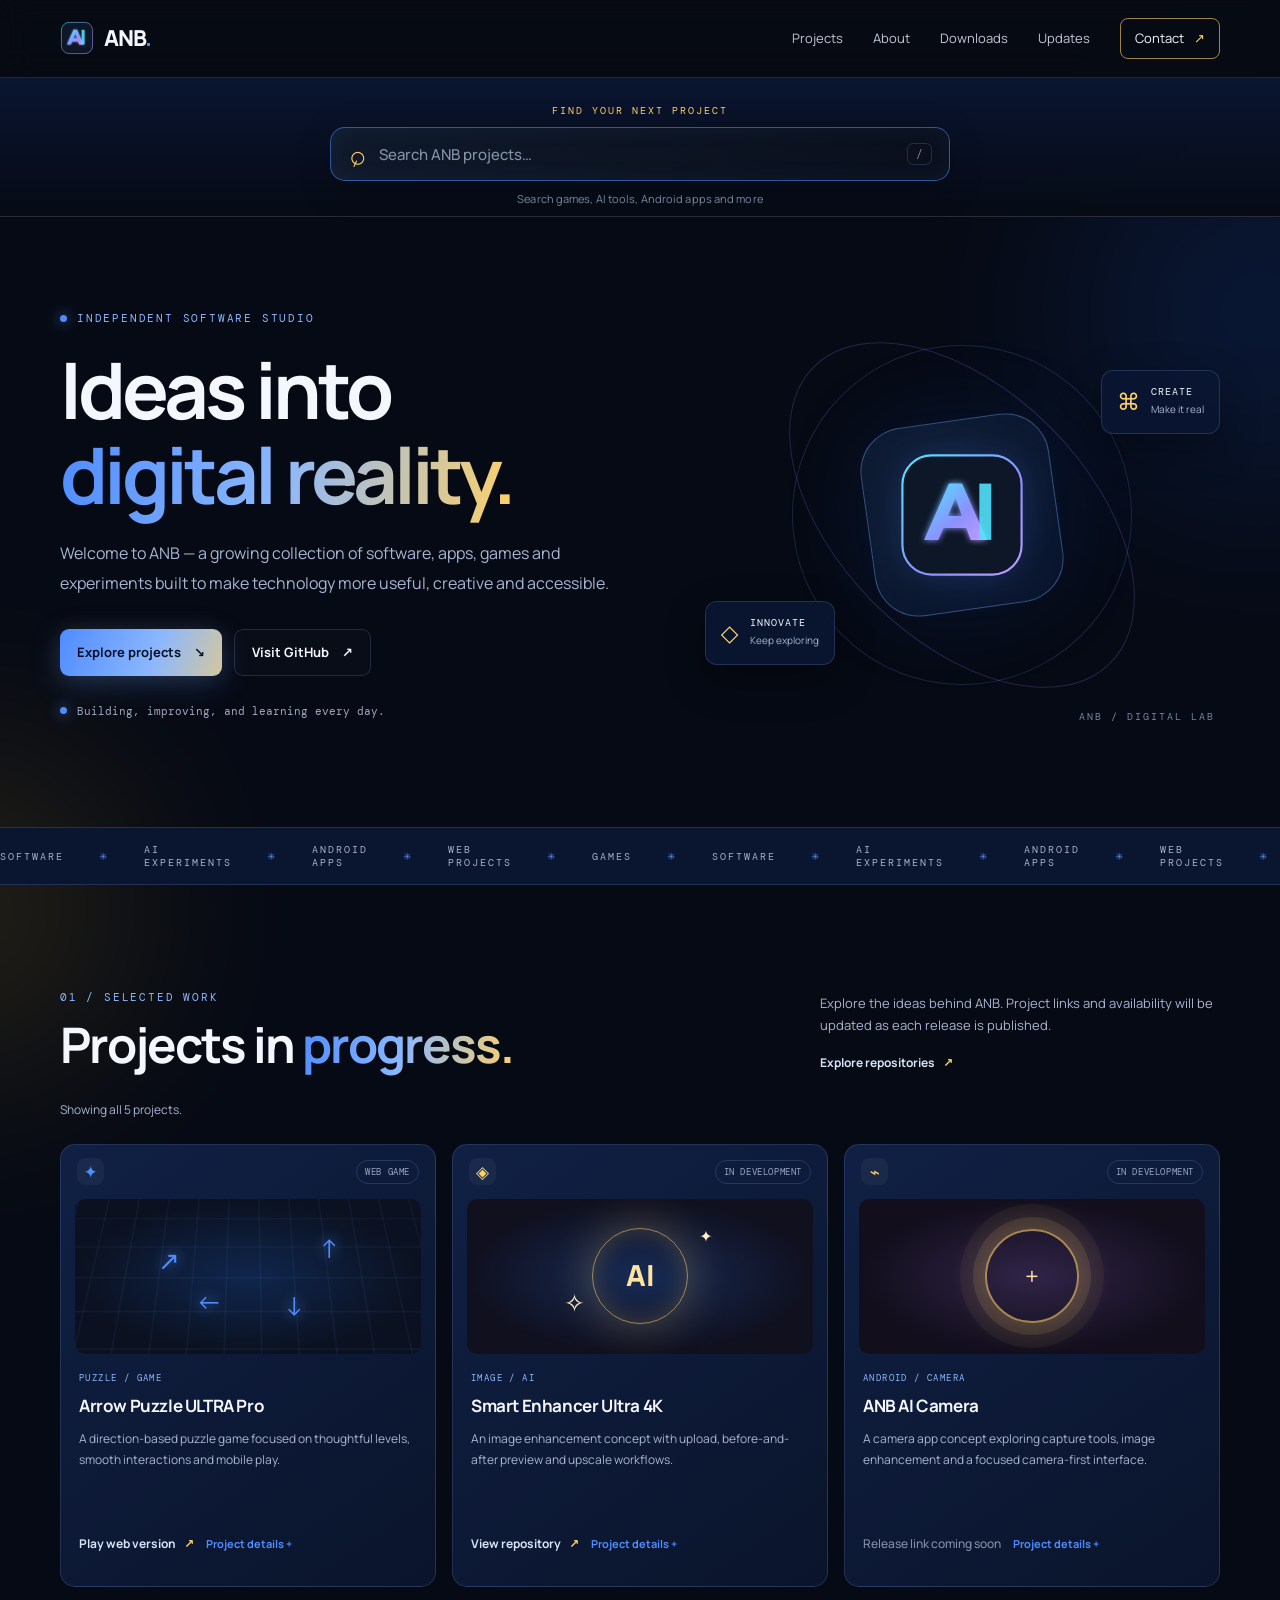
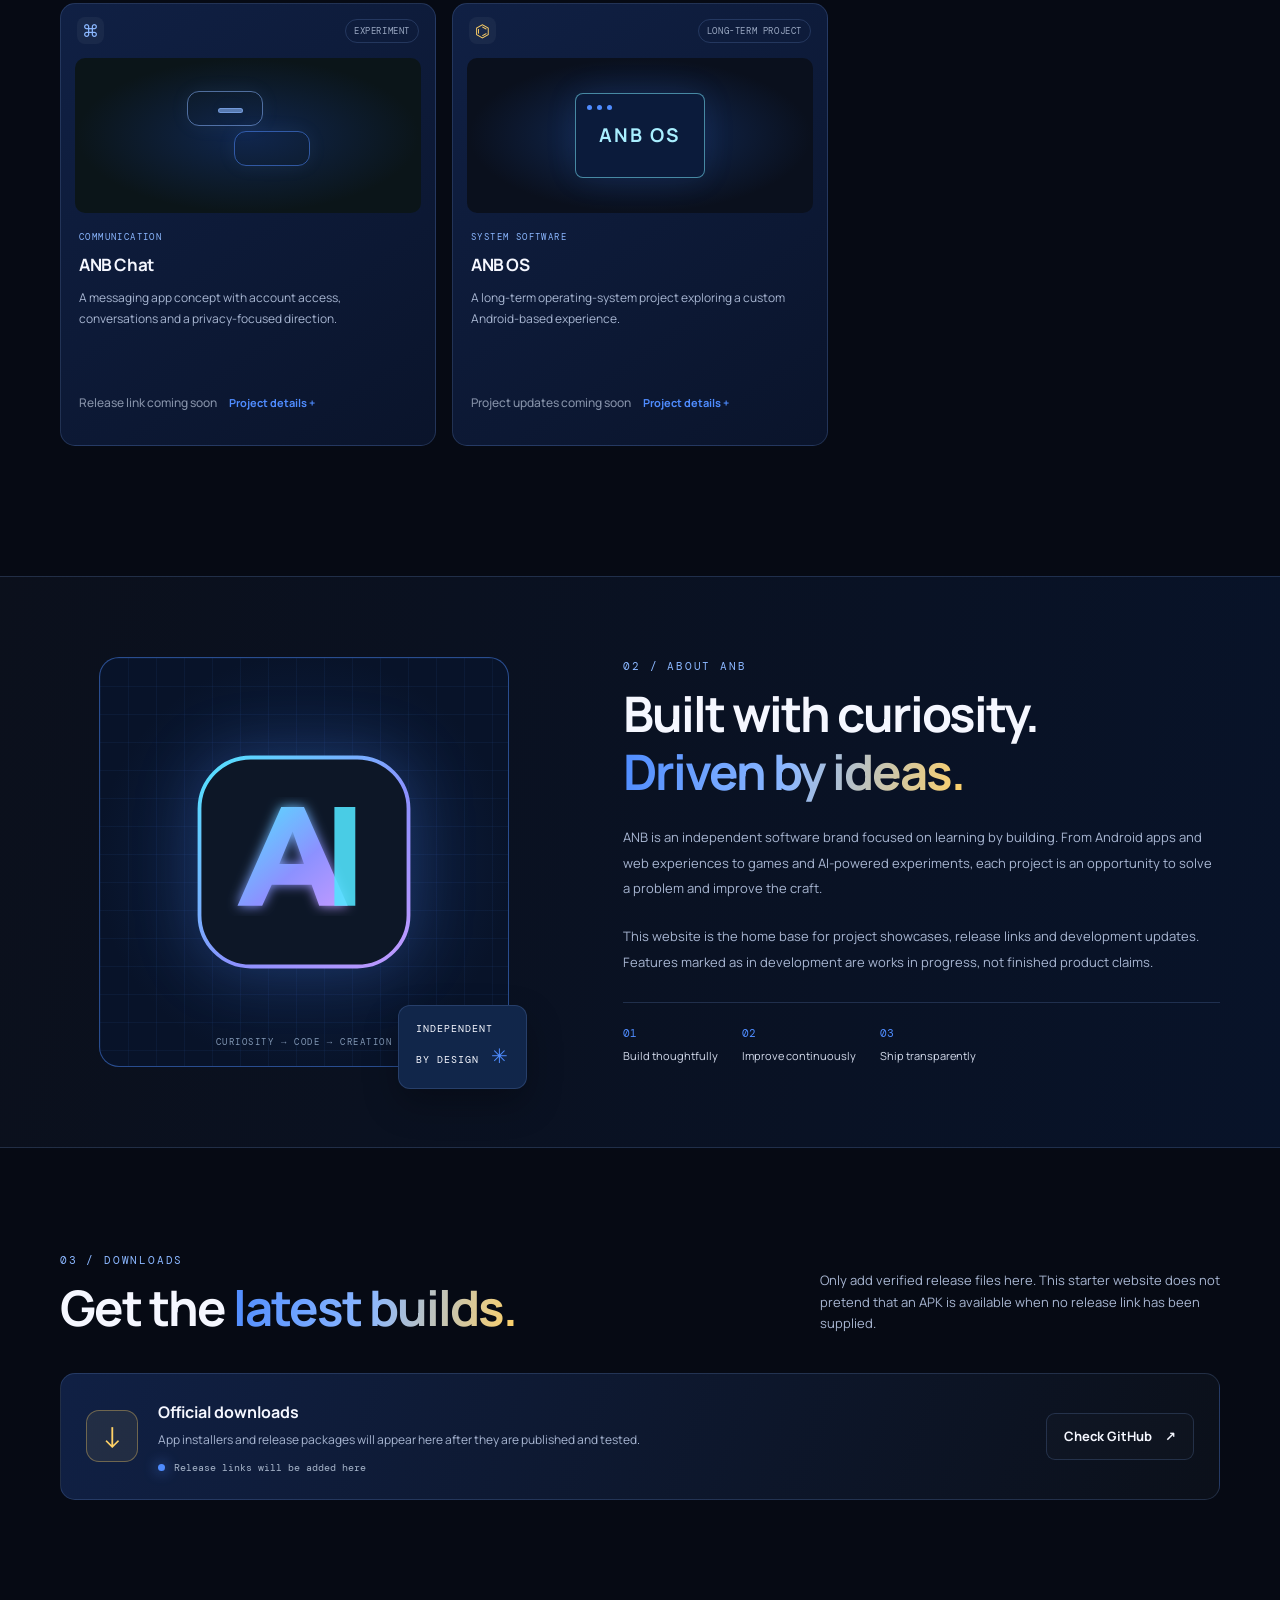
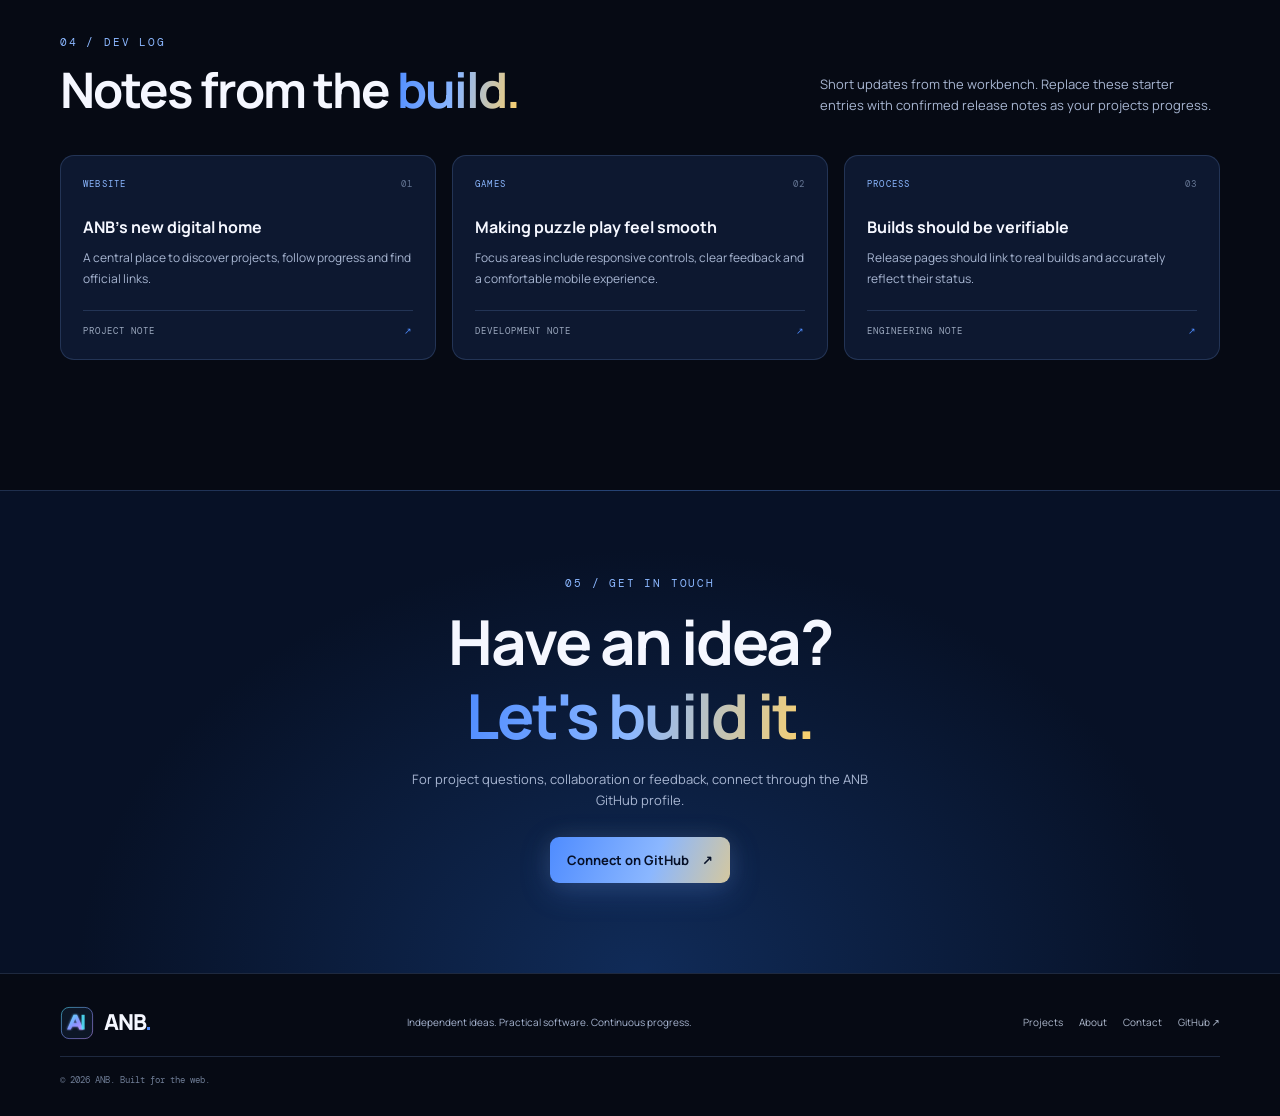
==== commit 39f2ea79: "Improve project search results experience" ====
--- a/index.html
+++ b/index.html
@@ -88,6 +88,12 @@
         <article class="project-card reveal" data-category="communication"><div class="card-top"><span class="project-symbol symbol-green">⌘</span><span class="project-state">EXPERIMENT</span></div><div class="project-art art-chat"><div class="chat-bubble bubble-a"></div><div class="chat-bubble bubble-b"></div><div class="chat-bubble bubble-c"></div></div><div class="project-content"><div class="project-type">COMMUNICATION</div><h3>ANB Chat</h3><p>A messaging app concept with account access, conversations and a privacy-focused direction.</p><span class="text-link muted-link">Release link coming soon</span></div></article>
         <article class="project-card reveal" data-category="system"><div class="card-top"><span class="project-symbol symbol-orange">⌬</span><span class="project-state">LONG-TERM PROJECT</span></div><div class="project-art art-os"><div class="os-window"><span></span><span></span><span></span><b>ANB OS</b></div></div><div class="project-content"><div class="project-type">SYSTEM SOFTWARE</div><h3>ANB OS</h3><p>A long-term operating-system project exploring a custom Android-based experience.</p><span class="text-link muted-link">Project updates coming soon</span></div></article>
       </div>
+      <div class="search-empty-state" id="search-empty-state" hidden>
+        <div class="empty-search-icon" aria-hidden="true">⌕</div>
+        <h3>No matching projects yet</h3>
+        <p>Try a different keyword such as <button class="search-example" type="button" data-search-example="AI">AI</button>, <button class="search-example" type="button" data-search-example="game">game</button>, or <button class="search-example" type="button" data-search-example="camera">camera</button>.</p>
+        <button class="button button-ghost empty-clear" id="empty-clear-search" type="button">Clear search</button>
+      </div>
     </section>
 
     <section class="about-section" id="about"><div class="section-wrap about-grid"><div class="about-visual reveal"><div class="about-frame"><div class="frame-grid"></div><img src="assets/anb-mark.svg" alt="ANB emblem"><span class="frame-label">CURIOSITY → CODE → CREATION</span></div><div class="about-mini">INDEPENDENT<br>BY DESIGN<span>✳</span></div></div><div class="about-copy reveal"><div class="eyebrow">02 / ABOUT ANB</div><h2>Built with curiosity.<br><span class="gradient-text">Driven by ideas.</span></h2><p>ANB is an independent software brand focused on learning by building. From Android apps and web experiences to games and AI-powered experiments, each project is an opportunity to solve a problem and improve the craft.</p><p>This website is the home base for project showcases, release links and development updates. Features marked as in development are works in progress, not finished product claims.</p><div class="about-values"><div><b>01</b><span>Build thoughtfully</span></div><div><b>02</b><span>Improve continuously</span></div><div><b>03</b><span>Ship transparently</span></div></div></div></div></section>
--- a/styles.css
+++ b/styles.css
@@ -92,3 +92,26 @@
 .suggestion-title{font-size:13px;font-weight:700}
 .project-suggestion small{flex:0 0 auto;color:#FFD166;font-size:9px;letter-spacing:.7px}
 @media(max-width:600px){.project-suggestions{max-height:45vh}.project-suggestion{min-height:48px;padding:13px 10px}.suggestion-title{font-size:12px}.search-clear{width:28px;height:28px}}
+
+/* v9: accessible keyboard navigation and comfortable touch targets */
+.project-suggestion{min-height:48px}
+.project-suggestion:focus-visible{outline:2px solid var(--violet);outline-offset:-2px;background:rgba(255,209,102,.10)}
+.search-clear{min-width:36px;min-height:36px;display:inline-grid;place-items:center}
+.search-clear[hidden]{display:none}
+.details-button{min-height:42px;cursor:pointer}
+@media(max-width:600px){.button{min-height:48px}.menu-toggle{min-width:44px;min-height:44px}.header-search-wrap{min-height:52px}.search-clear{min-width:40px;min-height:40px}}
+@media(prefers-contrast:more){.project-suggestion,.header-search-wrap,.project-card{border-color:rgba(255,255,255,.55)}}
+
+
+/* v10: polished project-search status and no-results recovery */
+.project-results{display:block;margin:-10px 0 24px;color:#A8B6D2;font-size:12px;min-height:1.2em}
+.search-empty-state{margin:8px 0 28px;padding:clamp(22px,5vw,42px);border:1px solid rgba(255,209,102,.28);border-radius:20px;background:radial-gradient(ellipse at 50% 0%,rgba(79,140,255,.13),transparent 65%),#0A1428;text-align:center}
+.search-empty-state[hidden]{display:none!important}
+.empty-search-icon{display:grid;place-items:center;width:58px;height:58px;margin:0 auto 15px;border:1px solid rgba(255,209,102,.45);border-radius:18px;color:#FFD166;font-size:34px;box-shadow:0 0 30px rgba(79,140,255,.12)}
+.search-empty-state h3{margin:0 0 9px;color:#F5F7FF;font-size:clamp(18px,3vw,24px)}
+.search-empty-state p{margin:0 auto 18px;max-width:460px;color:#A8B6D2;font-size:13px;line-height:1.8}
+.search-example{padding:0 2px;border:0;border-bottom:1px solid rgba(255,209,102,.65);background:transparent;color:#FFD166;font:inherit;cursor:pointer}
+.search-example:focus-visible,.empty-clear:focus-visible{outline:2px solid #FFD166;outline-offset:4px}
+.empty-clear{display:inline-flex;align-items:center;justify-content:center}
+@media(max-width:600px){.search-empty-state{padding:24px 17px;margin-bottom:22px}.search-empty-state p{font-size:12px}.project-results{margin-bottom:18px}}
+@media(prefers-reduced-motion:reduce){.search-empty-state *{scroll-behavior:auto!important;transition:none!important;animation:none!important}}
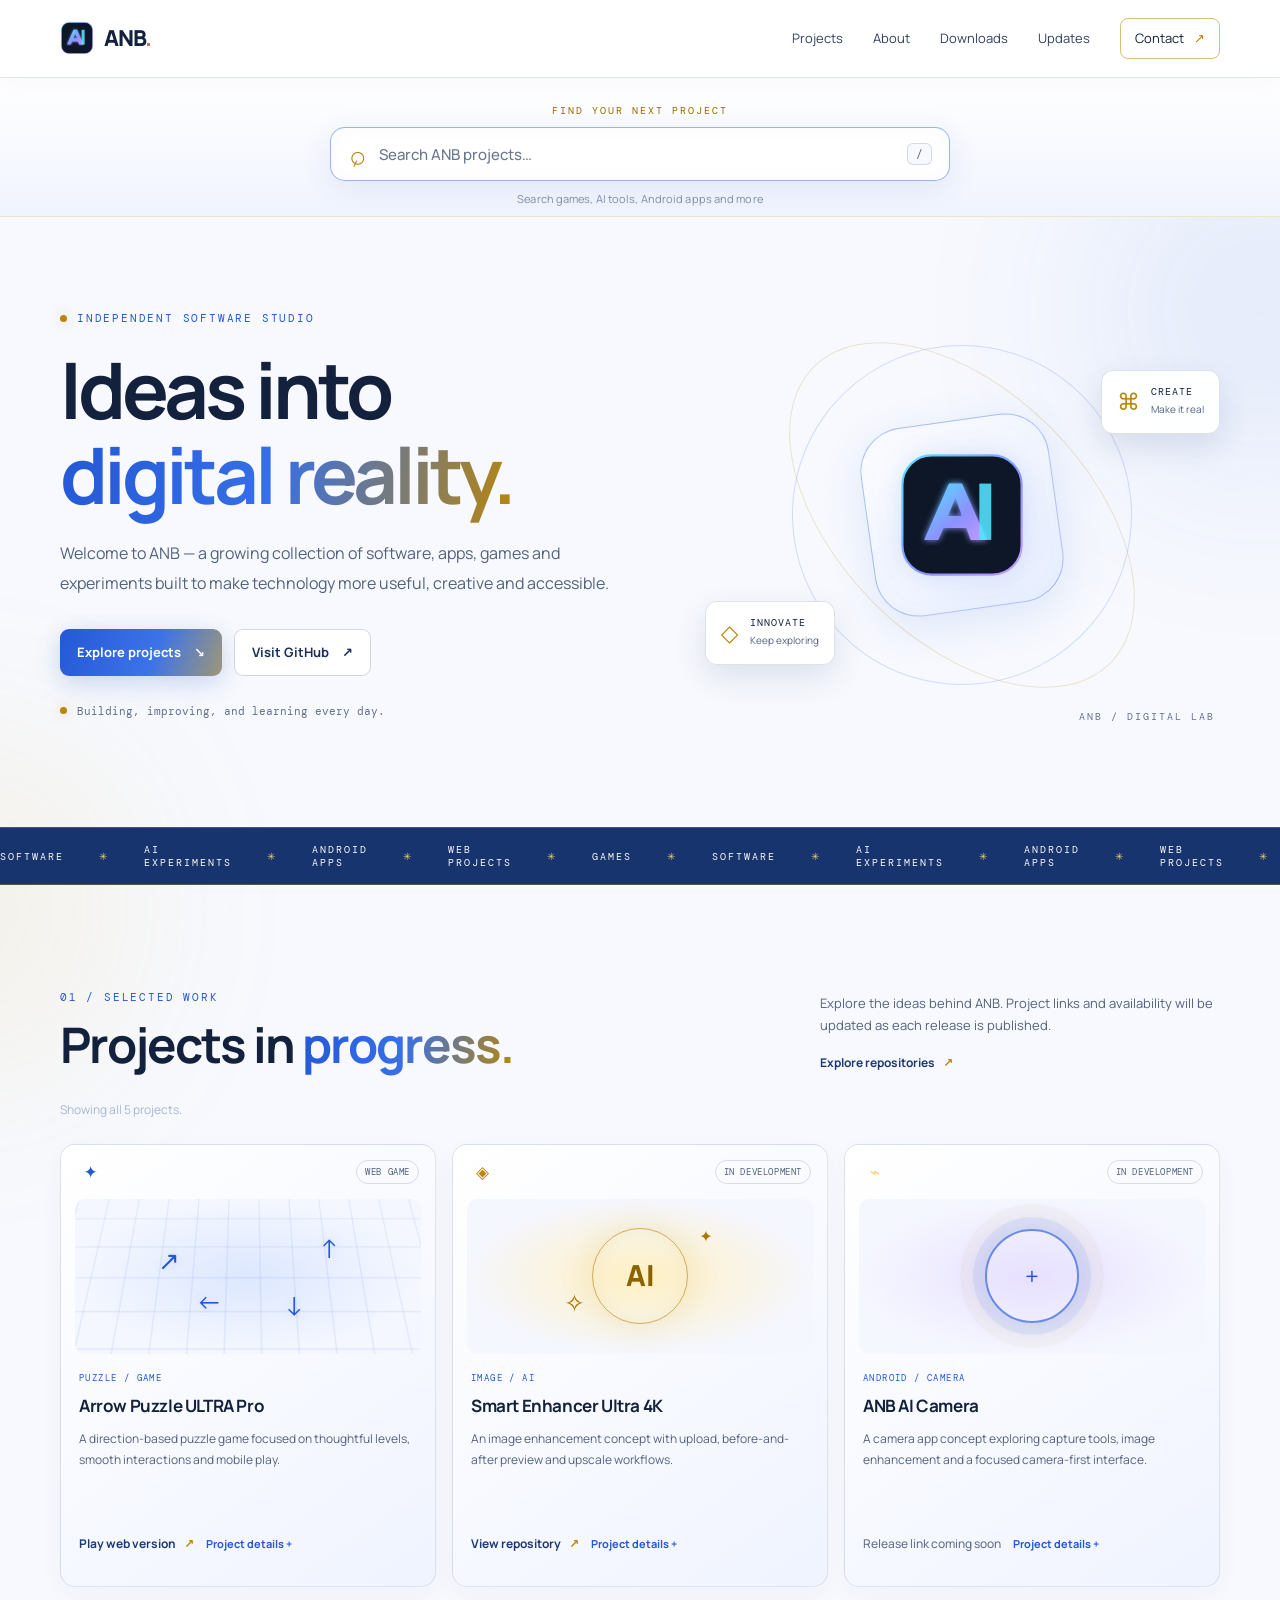
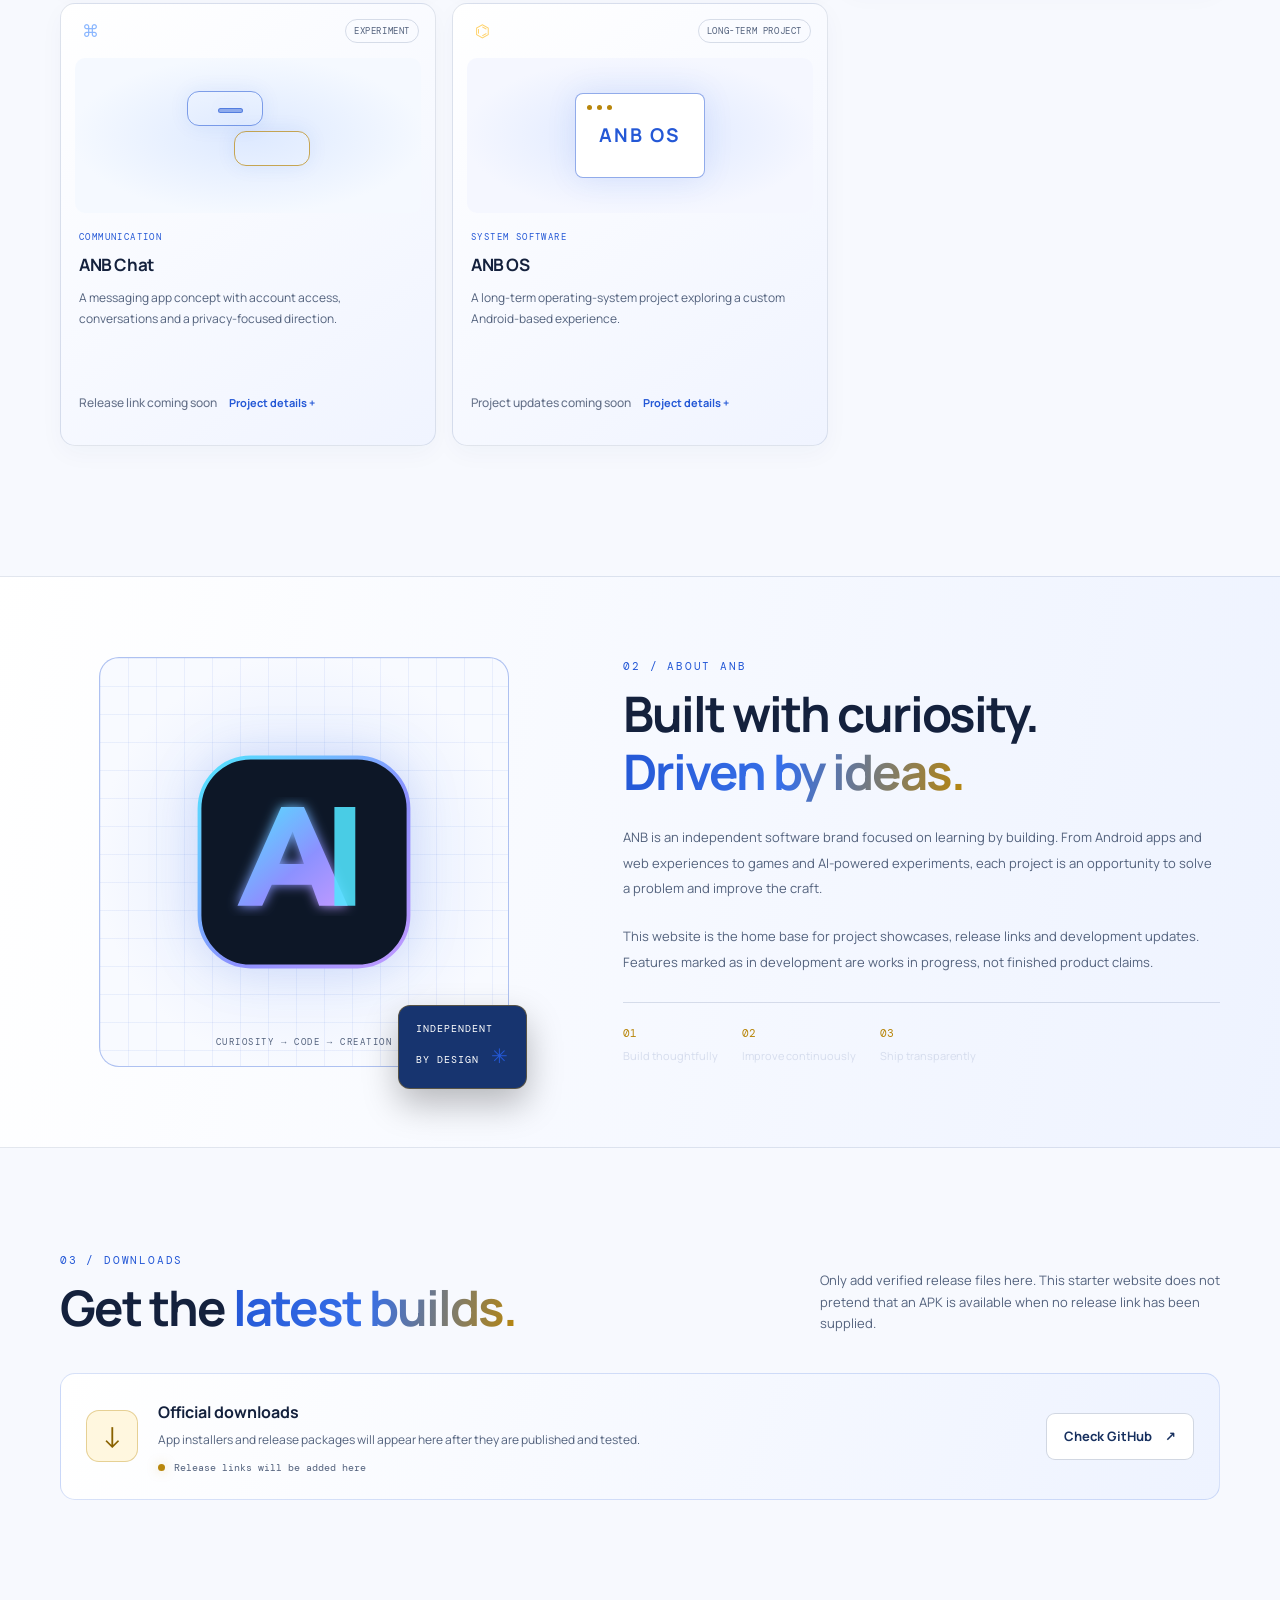
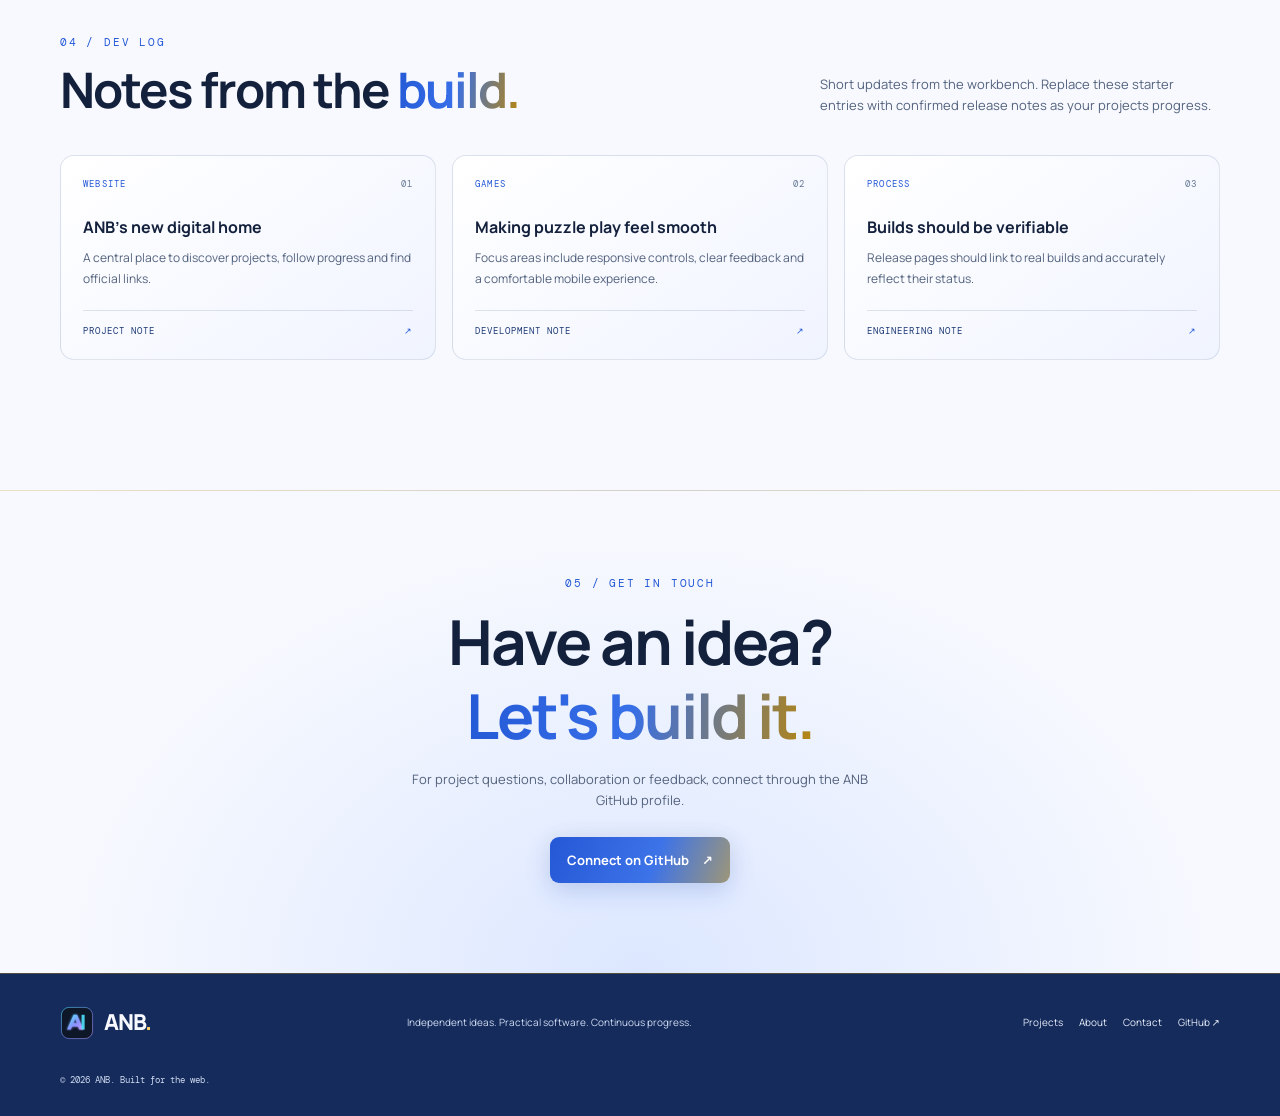
==== commit d2e9223e: "Apply white gold and royal blue mixed theme" ====
--- a/index.html
+++ b/index.html
@@ -3,7 +3,7 @@
 <head>
   <meta charset="utf-8">
   <meta name="viewport" content="width=device-width, initial-scale=1">
-  <meta name="theme-color" content="#070a12">
+  <meta name="theme-color" content="#F7F9FE">
   <meta name="description" content="Explore ANB software, Android apps, games and AI experiments. Discover projects, development updates and verified releases.">
   <meta name="robots" content="index,follow">
   <link rel="canonical" href="https://anbsolution.github.io/anb-official-website/">
--- a/styles.css
+++ b/styles.css
@@ -115,3 +115,112 @@
 .empty-clear{display:inline-flex;align-items:center;justify-content:center}
 @media(max-width:600px){.search-empty-state{padding:24px 17px;margin-bottom:22px}.search-empty-state p{font-size:12px}.project-results{margin-bottom:18px}}
 @media(prefers-reduced-motion:reduce){.search-empty-state *{scroll-behavior:auto!important;transition:none!important;animation:none!important}}
+
+
+/* v11: White + royal blue + gold mixed theme */
+:root{
+  --bg:#F7F9FE;
+  --panel:#FFFFFF;
+  --panel2:#EEF3FF;
+  --text:#14213D;
+  --muted:#53627D;
+  --cyan:#2458D6;
+  --violet:#B8860B;
+  --line:rgba(27,57,112,.15);
+}
+body{background:var(--bg);color:var(--text)}
+.site-header{background:rgba(255,255,255,.92);border-bottom-color:rgba(27,57,112,.14);box-shadow:0 4px 24px rgba(22,48,100,.04)}
+.nav{color:#33415F}
+.nav a:hover,.footer-links a:hover{color:#A87900}
+.brand-dot,.nav-cta span,.text-link span,.chip-icon,.header-search-icon{color:#B8860B}
+.nav-cta{border-color:rgba(184,134,11,.55);color:#14213D!important}
+.menu-toggle{color:#14213D;background:#fff;border-color:rgba(27,57,112,.2)}
+.global-search-section{background:linear-gradient(180deg,#FFFFFF 0%,#F0F4FF 100%);border-bottom:1px solid rgba(184,134,11,.22)}
+.global-search-kicker{color:#9A6C00}
+.header-search-wrap{background:#fff;border-color:rgba(36,88,214,.45);box-shadow:0 8px 32px rgba(31,65,135,.09),inset 0 0 22px rgba(36,88,214,.025)}
+.header-search-wrap:focus-within{border-color:#B8860B;box-shadow:0 0 0 3px rgba(184,134,11,.12),0 12px 34px rgba(31,65,135,.10)}
+.header-search,.project-search{color:#14213D}
+.header-search::placeholder,.project-search::placeholder{color:#6C7890;opacity:1}
+.search-shortcut{color:#5B6780;border-color:rgba(27,57,112,.16);background:#F7F9FE}
+.search-clear{background:#FFF8E5;color:#8A6200;border-color:rgba(184,134,11,.35)}
+.project-suggestions{background:#fff;border-color:rgba(36,88,214,.25);box-shadow:0 18px 45px rgba(22,48,100,.18)}
+.project-suggestion{color:#14213D}
+.project-suggestion:hover,.project-suggestion:focus-visible{background:#EEF3FF}
+.project-suggestion small{color:#8A6200}
+.hero{background:transparent}
+.eyebrow,.project-type,.blog-meta,.dialog-kicker{color:#2458D6}
+.pulse,.status-dot{background:#B8860B;box-shadow:0 0 12px rgba(184,134,11,.35)}
+.gradient-text{background:linear-gradient(100deg,#2458D6 0%,#376FE8 47%,#B8860B 100%);-webkit-background-clip:text;background-clip:text;color:transparent}
+.hero-description,.section-heading>p,.heading-side>p,.project-content p,.about-copy p,.blog-card p,.contact-inner>p,.download-copy p{color:#53627D}
+.hero-note,.visual-caption{color:#64718A}
+.button-primary{background:linear-gradient(110deg,#2458D6 0%,#3D73E8 58%,#D7AC36 125%);color:#fff;box-shadow:0 8px 26px rgba(36,88,214,.20),0 0 20px rgba(184,134,11,.06)}
+.button-ghost{border-color:rgba(27,57,112,.20);background:#fff;color:#17305F}
+.button-ghost:hover,.nav-cta:hover{border-color:#B8860B;color:#8A6200}
+.hero-visual .core{border-color:rgba(36,88,214,.35);background:linear-gradient(145deg,rgba(255,255,255,.96),rgba(232,239,255,.95));box-shadow:0 12px 45px rgba(36,88,214,.12),inset 0 0 36px rgba(36,88,214,.04)}
+.core img{filter:drop-shadow(0 0 16px rgba(36,88,214,.18))}
+.orbit{border-color:rgba(36,88,214,.18)}
+.orbit-b{border-color:rgba(184,134,11,.20)}
+.float-chip{background:rgba(255,255,255,.95);border-color:rgba(27,57,112,.15);box-shadow:0 12px 32px rgba(22,48,100,.12)}
+.float-chip small{color:#53627D}
+.ticker{background:#17346F;border-color:rgba(184,134,11,.42)}
+.ticker-track{color:#F7F9FE}
+.ticker i{color:#FFD166}
+.project-card{background:linear-gradient(145deg,#FFFFFF,#F0F4FF);border-color:rgba(27,57,112,.13);box-shadow:0 8px 24px rgba(22,48,100,.035)}
+.project-card:hover{border-color:rgba(184,134,11,.65);box-shadow:0 14px 38px rgba(36,88,214,.10)}
+.project-state{color:#53627D;border-color:rgba(27,57,112,.16)}
+.project-content h3{color:#14213D}
+.project-content p{min-height:66px}
+.text-link{color:#1D3975}
+.muted-link{color:#66728A}
+.project-art{background:#E7EEFF}
+.art-puzzle{background:radial-gradient(ellipse at center,#DCE7FF,#F4F7FF 70%)}
+.puzzle-lines{background-image:linear-gradient(rgba(36,88,214,.09) 1px,transparent 1px),linear-gradient(90deg,rgba(36,88,214,.09) 1px,transparent 1px)}
+.art-puzzle>span{color:#2458D6;text-shadow:0 0 12px rgba(36,88,214,.18)}
+.art-ai{background:radial-gradient(ellipse at center,#FFF0C2,#F5F7FF 72%)}
+.ai-ring{border-color:rgba(184,134,11,.65);color:#8A6200;box-shadow:0 0 35px rgba(184,134,11,.14),inset 0 0 20px rgba(184,134,11,.08)}
+.spark{color:#A87900}
+.art-camera{background:radial-gradient(ellipse at center,#E7E0FF,#F5F7FF 72%)}
+.camera-lens{border-color:rgba(36,88,214,.65);box-shadow:0 0 0 12px rgba(36,88,214,.08),0 0 0 25px rgba(184,134,11,.04),0 0 35px rgba(36,88,214,.12)}
+.camera-cross{color:#2458D6}
+.art-chat{background:radial-gradient(ellipse at center,#DDE9FF,#F5F9FF 72%)}
+.chat-bubble{border-color:rgba(36,88,214,.55);box-shadow:0 0 20px rgba(36,88,214,.08)}
+.bubble-b{border-color:rgba(184,134,11,.7)}
+.bubble-c{background:rgba(36,88,214,.45)}
+.art-os{background:radial-gradient(ellipse at center,#DCE7FF,#F5F7FF 72%)}
+.os-window{border-color:rgba(36,88,214,.5);background:#fff;box-shadow:0 0 30px rgba(36,88,214,.10)}
+.os-window>span{background:#B8860B}
+.os-window b{color:#2458D6}
+.about-section{background:linear-gradient(100deg,#FFFFFF,#EEF3FF);border-color:rgba(27,57,112,.12)}
+.about-frame{border-color:rgba(36,88,214,.35);background:radial-gradient(ellipse at center,#E0E9FF,#F8FAFF 72%)}
+.frame-grid{background-image:linear-gradient(rgba(36,88,214,.07) 1px,transparent 1px),linear-gradient(90deg,rgba(36,88,214,.07) 1px,transparent 1px)}
+.about-frame img{filter:drop-shadow(0 0 24px rgba(36,88,214,.18))}
+.frame-label{color:#53627D}
+.about-mini{background:#17346F;color:#fff;border-color:rgba(184,134,11,.4)}
+.about-values>div{border-color:rgba(27,57,112,.13)}
+.about-values b{color:#B8860B}
+.download-panel{background:linear-gradient(110deg,#FFFFFF,#EEF3FF);border-color:rgba(36,88,214,.18)}
+.download-icon{color:#8A6200;border-color:rgba(184,134,11,.35);background:#FFF7DF}
+.release-badge{color:#53627D}
+.blog-card{background:linear-gradient(145deg,#FFFFFF,#F0F4FF);border-color:rgba(27,57,112,.13)}
+.blog-card h3{color:#14213D}
+.blog-footer{color:#1D3975;border-color:rgba(27,57,112,.13)}
+.contact-section{background:radial-gradient(ellipse at 50% 100%,#DCE7FF 0%,#F7F9FE 65%);border-top:1px solid rgba(184,134,11,.22)}
+.site-footer{background:#142B5B;color:#F7F9FE;border-top:1px solid rgba(184,134,11,.38)}
+.site-footer p,.site-footer small{color:#D1DCF3}
+.site-footer .brand-dot,.footer-links a:hover{color:#FFD166}
+.footer-links a{color:#E7EDFA}
+.back-to-top{background:#fff;border-color:rgba(184,134,11,.65);color:#8A6200;box-shadow:0 8px 26px rgba(22,48,100,.12)}
+.search-empty-state{background:radial-gradient(ellipse at 50% 0%,rgba(36,88,214,.08),transparent 65%),#fff;border-color:rgba(184,134,11,.32);box-shadow:0 12px 35px rgba(22,48,100,.05)}
+.empty-search-icon{color:#8A6200;border-color:rgba(184,134,11,.45);box-shadow:0 0 26px rgba(36,88,214,.08)}
+.search-empty-state h3{color:#14213D}
+.search-empty-state p{color:#53627D}
+.search-example{color:#8A6200;border-bottom-color:rgba(184,134,11,.7)}
+.project-dialog{background:#fff;color:#14213D;border-color:rgba(36,88,214,.25);box-shadow:0 24px 70px rgba(22,48,100,.22)}
+.dialog-description,.dialog-note{color:#53627D}
+.dialog-close{color:#14213D;background:#F0F4FF;border-color:rgba(27,57,112,.18)}
+.dialog-status{color:#53627D}
+.skip-link{background:#17346F;color:#fff}
+:focus-visible{outline-color:#B8860B}
+.ambient-one{background:#2458D6;opacity:.09}.ambient-two{background:#D7AC36;opacity:.12}
+@media(max-width:600px){.nav{background:#fff;border-bottom-color:rgba(184,134,11,.28);box-shadow:0 14px 25px rgba(22,48,100,.10)}.global-search-section{background:linear-gradient(180deg,#fff 0%,#EEF3FF 100%)}.float-chip{background:rgba(255,255,255,.97)}}
+@media(prefers-contrast:more){.project-card,.header-search-wrap,.project-suggestion{border-color:#17346F}.muted-link,.hero-description,.project-content p{color:#33415F}}
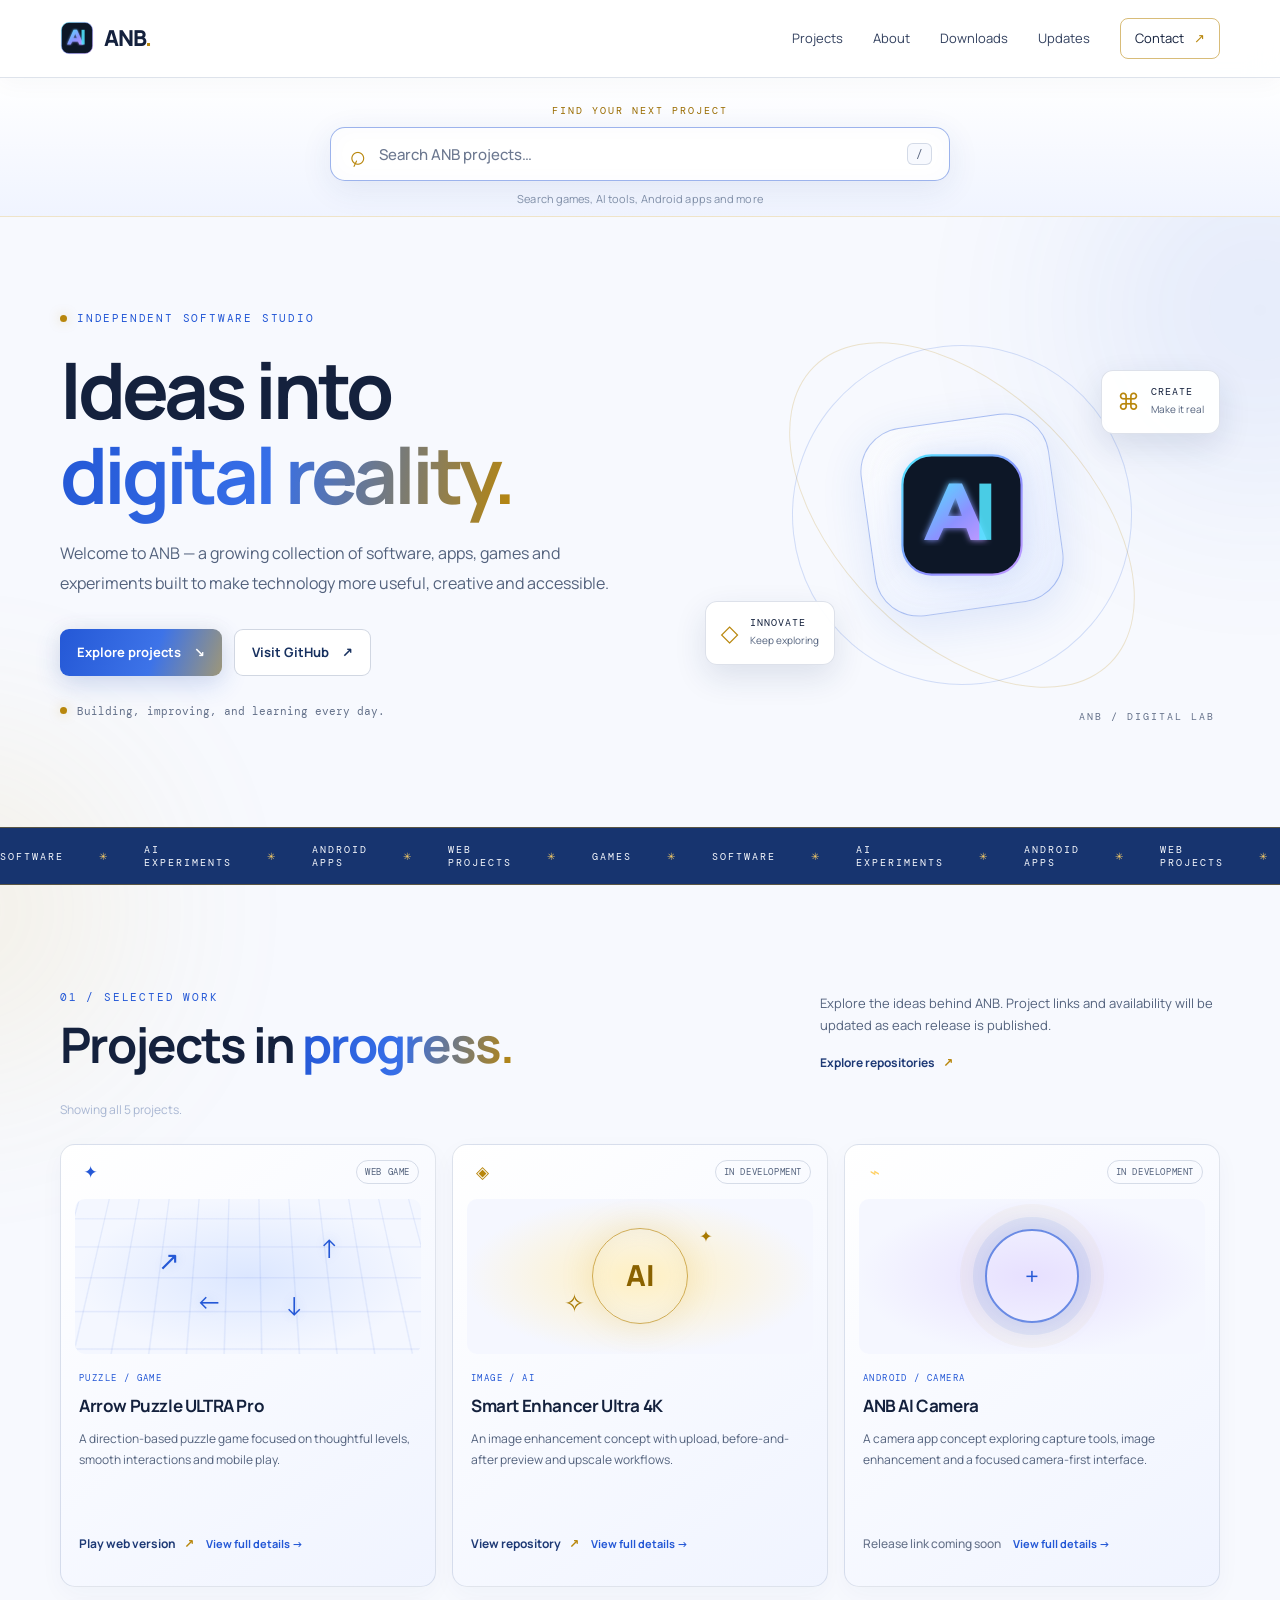
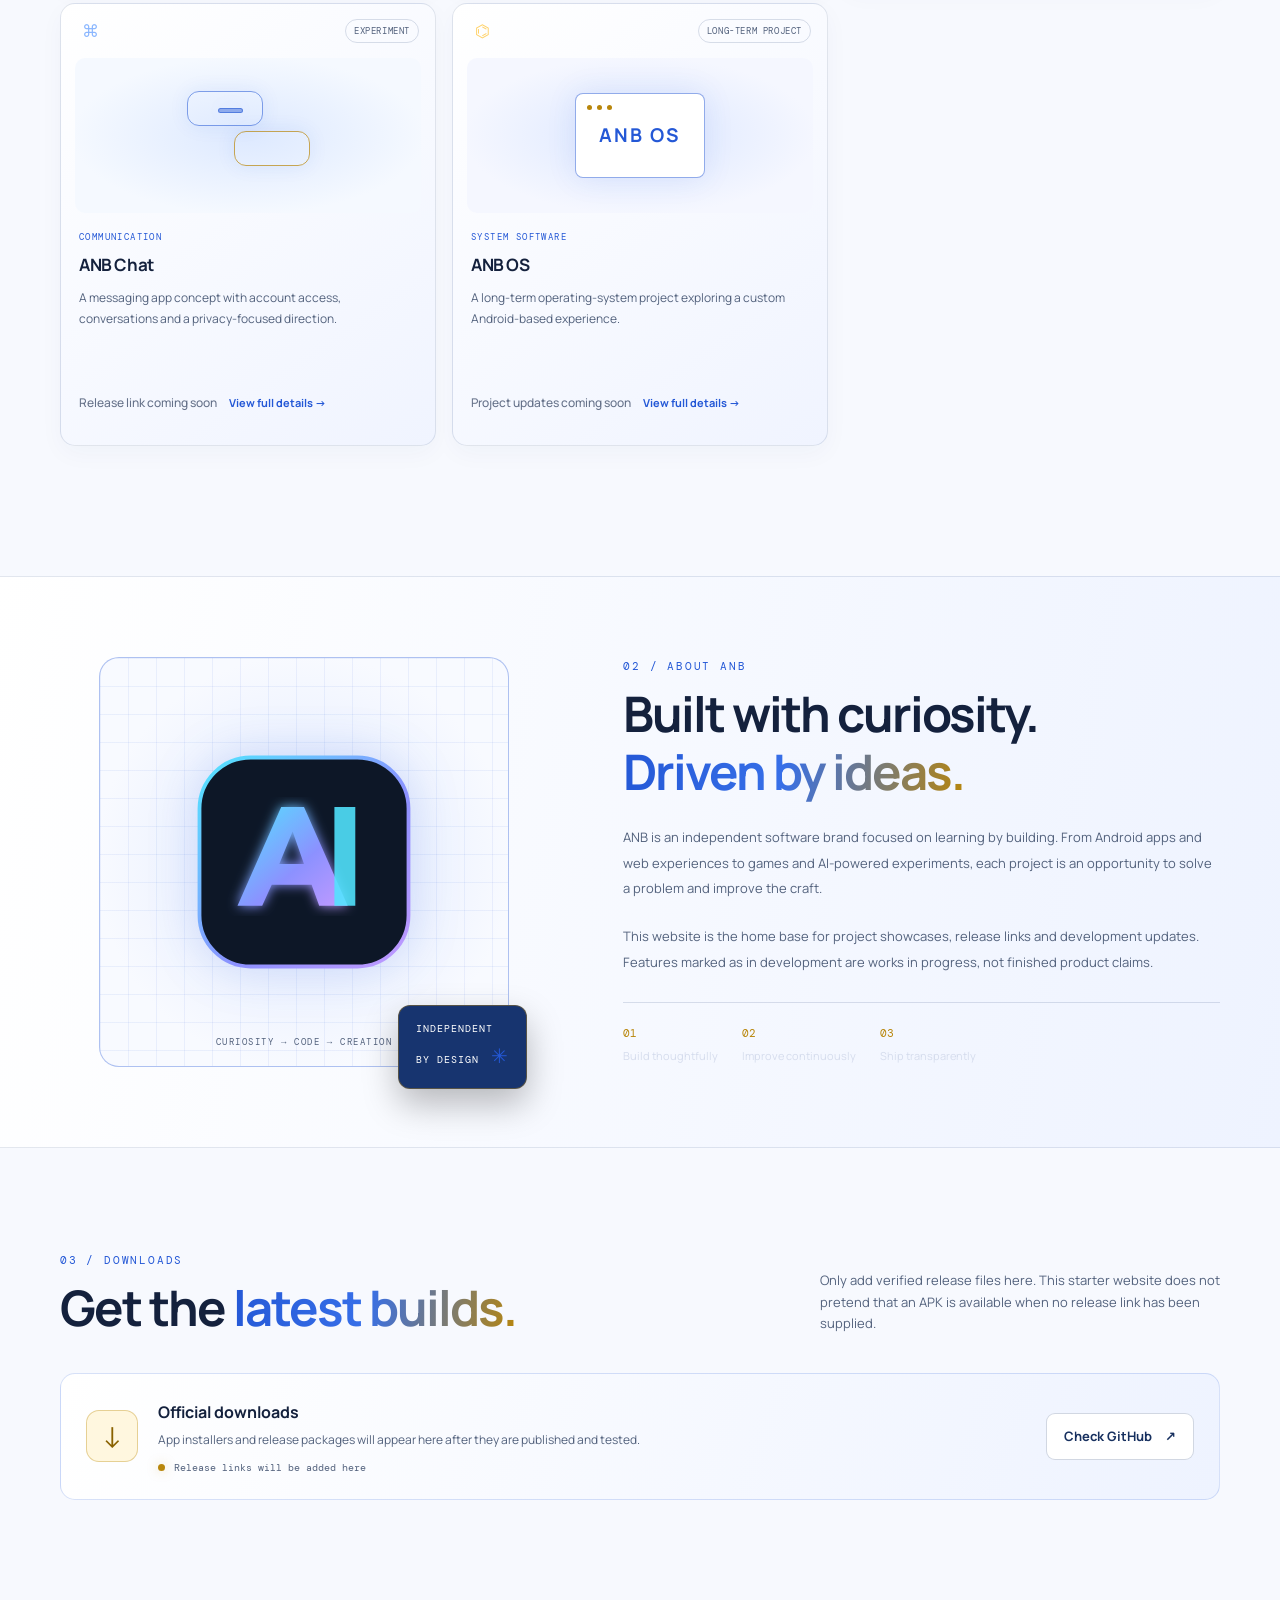
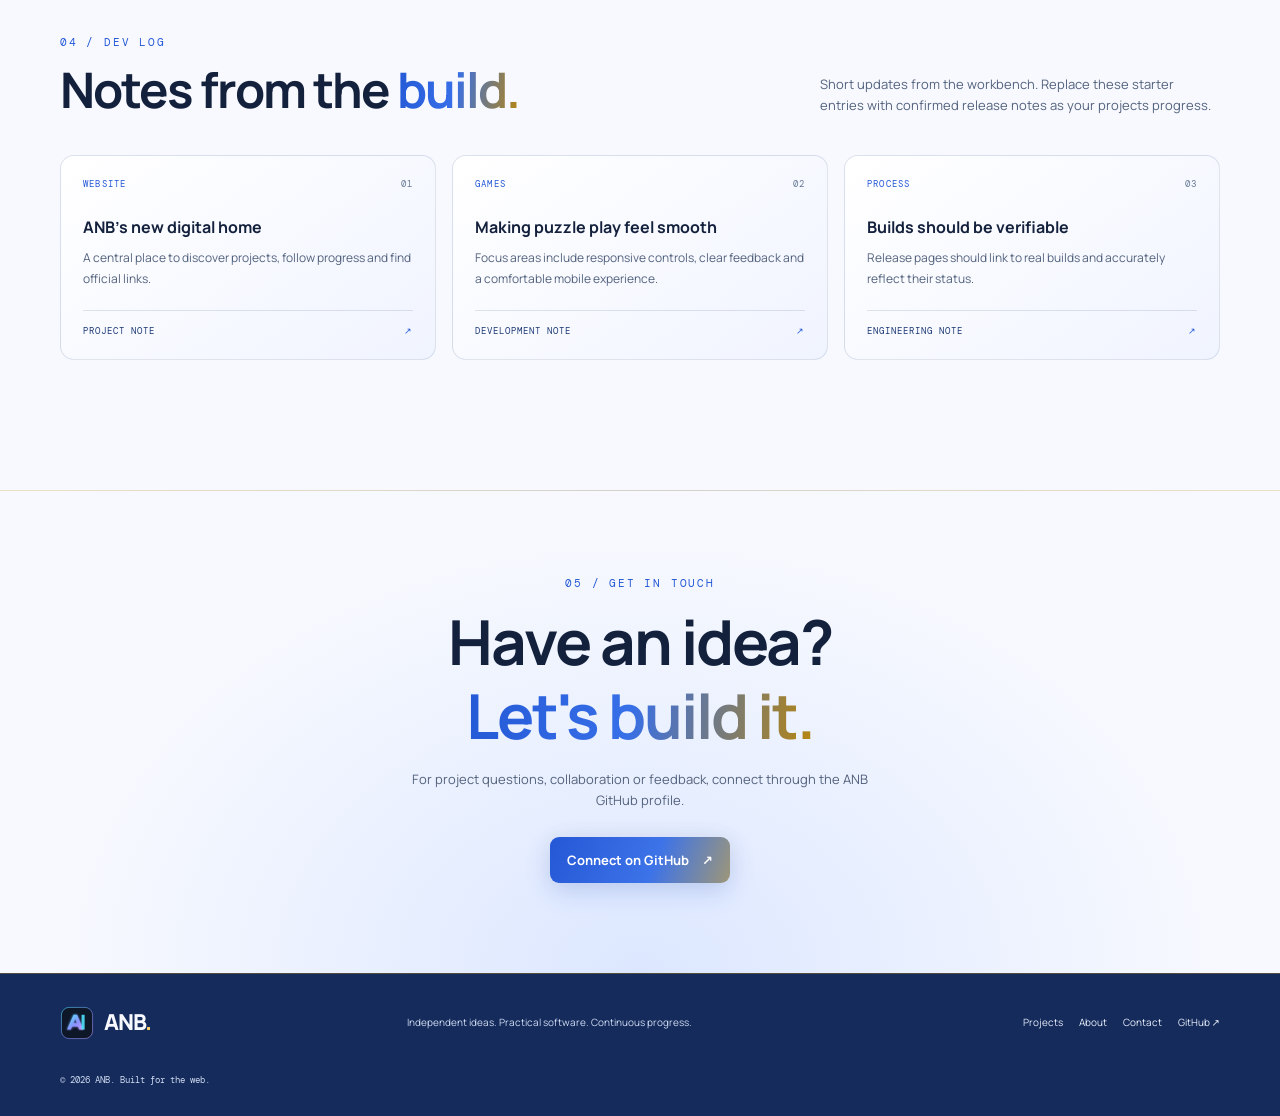
==== commit d2cf36ff: "Add dedicated project detail pages v12" ====
--- a/index.html
+++ b/index.html
@@ -82,11 +82,11 @@
       <div class="section-heading reveal"><div><div class="eyebrow">01 / SELECTED WORK</div><h2>Projects in <span class="gradient-text">progress.</span></h2></div><div class="heading-side"><p>Explore the ideas behind ANB. Project links and availability will be updated as each release is published.</p><a class="text-link" href="https://github.com/anbsolution" target="_blank" rel="noopener noreferrer">Explore repositories <span>↗</span></a></div></div>
       <p class="project-results" id="project-results" aria-live="polite" hidden></p>
       <div class="project-grid">
-        <article class="project-card featured reveal" data-category="game"><div class="card-top"><span class="project-symbol symbol-cyan">✦</span><span class="project-state">WEB GAME</span></div><div class="project-art art-puzzle"><div class="puzzle-lines"></div><span>↗</span><span>↑</span><span>←</span><span>↓</span></div><div class="project-content"><div class="project-type">PUZZLE / GAME</div><h3>Arrow Puzzle ULTRA Pro</h3><p>A direction-based puzzle game focused on thoughtful levels, smooth interactions and mobile play.</p><a class="text-link" href="https://anbsolution.github.io/Arrow-puzzle/" target="_blank" rel="noopener noreferrer">Play web version <span>↗</span></a></div></article>
-        <article class="project-card reveal" data-category="ai"><div class="card-top"><span class="project-symbol symbol-violet">◈</span><span class="project-state">IN DEVELOPMENT</span></div><div class="project-art art-ai"><div class="ai-ring">AI</div><span class="spark spark-one">✦</span><span class="spark spark-two">✧</span></div><div class="project-content"><div class="project-type">IMAGE / AI</div><h3>Smart Enhancer Ultra 4K</h3><p>An image enhancement concept with upload, before-and-after preview and upscale workflows.</p><a class="text-link" href="https://github.com/anbsolution/Smart-Enhancer-Ultra-4K" target="_blank" rel="noopener noreferrer">View repository <span>↗</span></a></div></article>
-        <article class="project-card reveal" data-category="android"><div class="card-top"><span class="project-symbol symbol-pink">⌁</span><span class="project-state">IN DEVELOPMENT</span></div><div class="project-art art-camera"><div class="camera-lens"></div><span class="camera-cross">+</span></div><div class="project-content"><div class="project-type">ANDROID / CAMERA</div><h3>ANB AI Camera</h3><p>A camera app concept exploring capture tools, image enhancement and a focused camera-first interface.</p><span class="text-link muted-link">Release link coming soon</span></div></article>
-        <article class="project-card reveal" data-category="communication"><div class="card-top"><span class="project-symbol symbol-green">⌘</span><span class="project-state">EXPERIMENT</span></div><div class="project-art art-chat"><div class="chat-bubble bubble-a"></div><div class="chat-bubble bubble-b"></div><div class="chat-bubble bubble-c"></div></div><div class="project-content"><div class="project-type">COMMUNICATION</div><h3>ANB Chat</h3><p>A messaging app concept with account access, conversations and a privacy-focused direction.</p><span class="text-link muted-link">Release link coming soon</span></div></article>
-        <article class="project-card reveal" data-category="system"><div class="card-top"><span class="project-symbol symbol-orange">⌬</span><span class="project-state">LONG-TERM PROJECT</span></div><div class="project-art art-os"><div class="os-window"><span></span><span></span><span></span><b>ANB OS</b></div></div><div class="project-content"><div class="project-type">SYSTEM SOFTWARE</div><h3>ANB OS</h3><p>A long-term operating-system project exploring a custom Android-based experience.</p><span class="text-link muted-link">Project updates coming soon</span></div></article>
+        <article class="project-card featured reveal" data-category="game" data-project="arrow-puzzle-ultra-pro"><div class="card-top"><span class="project-symbol symbol-cyan">✦</span><span class="project-state">WEB GAME</span></div><div class="project-art art-puzzle"><div class="puzzle-lines"></div><span>↗</span><span>↑</span><span>←</span><span>↓</span></div><div class="project-content"><div class="project-type">PUZZLE / GAME</div><h3>Arrow Puzzle ULTRA Pro</h3><p>A direction-based puzzle game focused on thoughtful levels, smooth interactions and mobile play.</p><a class="text-link" href="https://anbsolution.github.io/Arrow-puzzle/" target="_blank" rel="noopener noreferrer">Play web version <span>↗</span></a></div></article>
+        <article class="project-card reveal" data-category="ai" data-project="smart-enhancer-ultra-4k"><div class="card-top"><span class="project-symbol symbol-violet">◈</span><span class="project-state">IN DEVELOPMENT</span></div><div class="project-art art-ai"><div class="ai-ring">AI</div><span class="spark spark-one">✦</span><span class="spark spark-two">✧</span></div><div class="project-content"><div class="project-type">IMAGE / AI</div><h3>Smart Enhancer Ultra 4K</h3><p>An image enhancement concept with upload, before-and-after preview and upscale workflows.</p><a class="text-link" href="https://github.com/anbsolution/Smart-Enhancer-Ultra-4K" target="_blank" rel="noopener noreferrer">View repository <span>↗</span></a></div></article>
+        <article class="project-card reveal" data-category="android" data-project="anb-ai-camera"><div class="card-top"><span class="project-symbol symbol-pink">⌁</span><span class="project-state">IN DEVELOPMENT</span></div><div class="project-art art-camera"><div class="camera-lens"></div><span class="camera-cross">+</span></div><div class="project-content"><div class="project-type">ANDROID / CAMERA</div><h3>ANB AI Camera</h3><p>A camera app concept exploring capture tools, image enhancement and a focused camera-first interface.</p><span class="text-link muted-link">Release link coming soon</span></div></article>
+        <article class="project-card reveal" data-category="communication" data-project="anb-chat"><div class="card-top"><span class="project-symbol symbol-green">⌘</span><span class="project-state">EXPERIMENT</span></div><div class="project-art art-chat"><div class="chat-bubble bubble-a"></div><div class="chat-bubble bubble-b"></div><div class="chat-bubble bubble-c"></div></div><div class="project-content"><div class="project-type">COMMUNICATION</div><h3>ANB Chat</h3><p>A messaging app concept with account access, conversations and a privacy-focused direction.</p><span class="text-link muted-link">Release link coming soon</span></div></article>
+        <article class="project-card reveal" data-category="system" data-project="anb-os"><div class="card-top"><span class="project-symbol symbol-orange">⌬</span><span class="project-state">LONG-TERM PROJECT</span></div><div class="project-art art-os"><div class="os-window"><span></span><span></span><span></span><b>ANB OS</b></div></div><div class="project-content"><div class="project-type">SYSTEM SOFTWARE</div><h3>ANB OS</h3><p>A long-term operating-system project exploring a custom Android-based experience.</p><span class="text-link muted-link">Project updates coming soon</span></div></article>
       </div>
       <div class="search-empty-state" id="search-empty-state" hidden>
         <div class="empty-search-icon" aria-hidden="true">⌕</div>
--- a/styles.css
+++ b/styles.css
@@ -224,3 +224,56 @@
 .ambient-one{background:#2458D6;opacity:.09}.ambient-two{background:#D7AC36;opacity:.12}
 @media(max-width:600px){.nav{background:#fff;border-bottom-color:rgba(184,134,11,.28);box-shadow:0 14px 25px rgba(22,48,100,.10)}.global-search-section{background:linear-gradient(180deg,#fff 0%,#EEF3FF 100%)}.float-chip{background:rgba(255,255,255,.97)}}
 @media(prefers-contrast:more){.project-card,.header-search-wrap,.project-suggestion{border-color:#17346F}.muted-link,.hero-description,.project-content p{color:#33415F}}
+
+
+/* v12 — dedicated project detail pages and whole-card navigation */
+.project-card-clickable { cursor: pointer; }
+.project-card-clickable:focus-visible { outline: 3px solid var(--gold, #d8ad45); outline-offset: 4px; }
+.details-button { display: inline-flex; align-items: center; gap: .4rem; margin-top: 1rem; padding: .72rem 1rem; border: 1px solid rgba(33, 76, 166, .28); border-radius: 999px; background: rgba(255,255,255,.82); color: #173d91; font: inherit; font-weight: 750; text-decoration: none; cursor: pointer; transition: transform .2s ease, background .2s ease, box-shadow .2s ease; }
+.details-button:hover { transform: translateY(-2px); background: #fff8e5; box-shadow: 0 8px 24px rgba(28,57,112,.12); }
+.project-detail-main { width: min(1120px, calc(100% - 2rem)); margin: 0 auto; padding: 2rem 0 5rem; }
+.detail-top-actions { display:flex; justify-content:space-between; align-items:center; gap:1rem; margin-bottom:2rem; }
+.detail-hero { position:relative; display:grid; grid-template-columns:minmax(0,1.2fr) minmax(250px,.8fr); gap:2rem; align-items:center; overflow:hidden; padding:clamp(1.5rem,5vw,4rem); border:1px solid rgba(29,65,141,.15); border-radius:30px; background:linear-gradient(135deg,#fff 0%,#f2f6ff 60%,#fff7df 100%); box-shadow:0 22px 70px rgba(29,55,108,.09); }
+.detail-hero-copy { position:relative; z-index:1; }
+.detail-type { margin:.8rem 0 .5rem; color:#a47a1e; font-size:.78rem; font-weight:850; letter-spacing:.16em; }
+.detail-hero h1 { margin:.2rem 0 1rem; color:#15377e; font-size:clamp(2.2rem,5vw,4.4rem); line-height:1.04; letter-spacing:-.045em; }
+.detail-summary { max-width:650px; color:#43516d; font-size:clamp(1.05rem,2vw,1.25rem); line-height:1.75; }
+.detail-meta { display:flex; flex-wrap:wrap; align-items:center; gap:.7rem; margin:1.4rem 0; }
+.detail-platform { display:inline-flex; align-items:center; padding:.55rem .8rem; border-radius:999px; background:#e6edff; color:#173d91; font-size:.84rem; font-weight:750; }
+.detail-actions,.detail-bottom-actions { display:flex; flex-wrap:wrap; gap:.75rem; margin-top:1.3rem; }
+.detail-art-wrap { position:relative; display:grid; place-items:center; min-height:300px; overflow:hidden; border:1px solid rgba(34,68,140,.14); border-radius:25px; background:radial-gradient(circle at 50% 48%,#fff 0%,#edf3ff 48%,#fff7e4 100%); }
+.detail-symbol { z-index:1; display:grid; place-items:center; width:clamp(130px,20vw,210px); height:clamp(130px,20vw,210px); border:1px solid rgba(197,155,51,.55); border-radius:36%; background:linear-gradient(145deg,#fff,#f6f8ff); color:#19439d; font-size:clamp(2.3rem,6vw,4.5rem); font-weight:950; letter-spacing:-.07em; text-align:center; box-shadow:0 22px 65px rgba(27,60,130,.15),inset 0 0 0 8px rgba(255,255,255,.8); }
+.detail-orbit { position:absolute; width:75%; aspect-ratio:1; border:1px solid rgba(197,155,51,.45); border-radius:50%; }
+.detail-orbit-one { transform:rotate(28deg) scaleY(.55); }
+.detail-orbit-two { transform:rotate(-38deg) scaleY(.55); border-color:rgba(34,75,164,.28); }
+.detail-art-caption { position:absolute; bottom:1rem; color:#6a7894; font-size:.67rem; font-weight:850; letter-spacing:.18em; }
+.detail-content-grid { display:grid; grid-template-columns:repeat(2,minmax(0,1fr)); gap:1.2rem; margin:1.5rem 0; }
+.detail-info-panel { padding:clamp(1.25rem,3vw,2rem); border:1px solid rgba(29,65,141,.13); border-radius:22px; background:rgba(255,255,255,.9); box-shadow:0 10px 35px rgba(29,55,108,.045); }
+.detail-info-panel h2,.detail-bottom-cta h2 { margin:.6rem 0 1rem; color:#173d91; font-size:clamp(1.35rem,3vw,2rem); }
+.detail-info-panel p { color:#4c5870; line-height:1.8; }
+.detail-feature-list { display:grid; gap:.8rem; padding-left:1.25rem; color:#3f4d67; line-height:1.65; }
+.detail-feature-list li::marker { color:#bd8c21; }
+.detail-facts { margin:0; }
+.detail-facts div { display:grid; grid-template-columns:minmax(100px,.7fr) minmax(0,1.3fr); gap:1rem; padding:.85rem 0; border-bottom:1px solid #e8edf6; }
+.detail-facts div:last-child { border-bottom:0; }
+.detail-facts dt { color:#69758b; font-size:.9rem; }
+.detail-facts dd { margin:0; color:#173d91; font-weight:750; }
+.detail-bottom-cta { display:flex; justify-content:space-between; align-items:center; gap:1.5rem; margin-top:1.5rem; padding:clamp(1.5rem,4vw,2.5rem); border-radius:25px; background:linear-gradient(120deg,#173d91,#214fae); color:#fff; }
+.detail-bottom-cta h2 { margin:.4rem 0; color:#fff; }
+.detail-bottom-cta p { max-width:550px; margin-bottom:0; color:#e4ebff; line-height:1.65; }
+.detail-bottom-cta .eyebrow { color:#f4d27b; }
+.detail-bottom-cta .button-ghost { color:#fff; border-color:rgba(255,255,255,.4); background:rgba(255,255,255,.08); }
+.detail-page .site-footer { margin-top:0; }
+@media (max-width:760px) {
+  .detail-hero { grid-template-columns:1fr; }
+  .detail-art-wrap { min-height:230px; }
+  .detail-content-grid { grid-template-columns:1fr; }
+  .detail-bottom-cta { align-items:flex-start; flex-direction:column; }
+}
+@media (max-width:480px) {
+  .project-detail-main { width:calc(100% - 1rem); padding-top:1rem; }
+  .detail-top-actions { gap:.5rem; }
+  .detail-top-actions .button { padding:.65rem .8rem; font-size:.86rem; }
+  .detail-hero { padding:1.2rem; border-radius:22px; }
+  .detail-facts div { grid-template-columns:1fr; gap:.25rem; }
+}
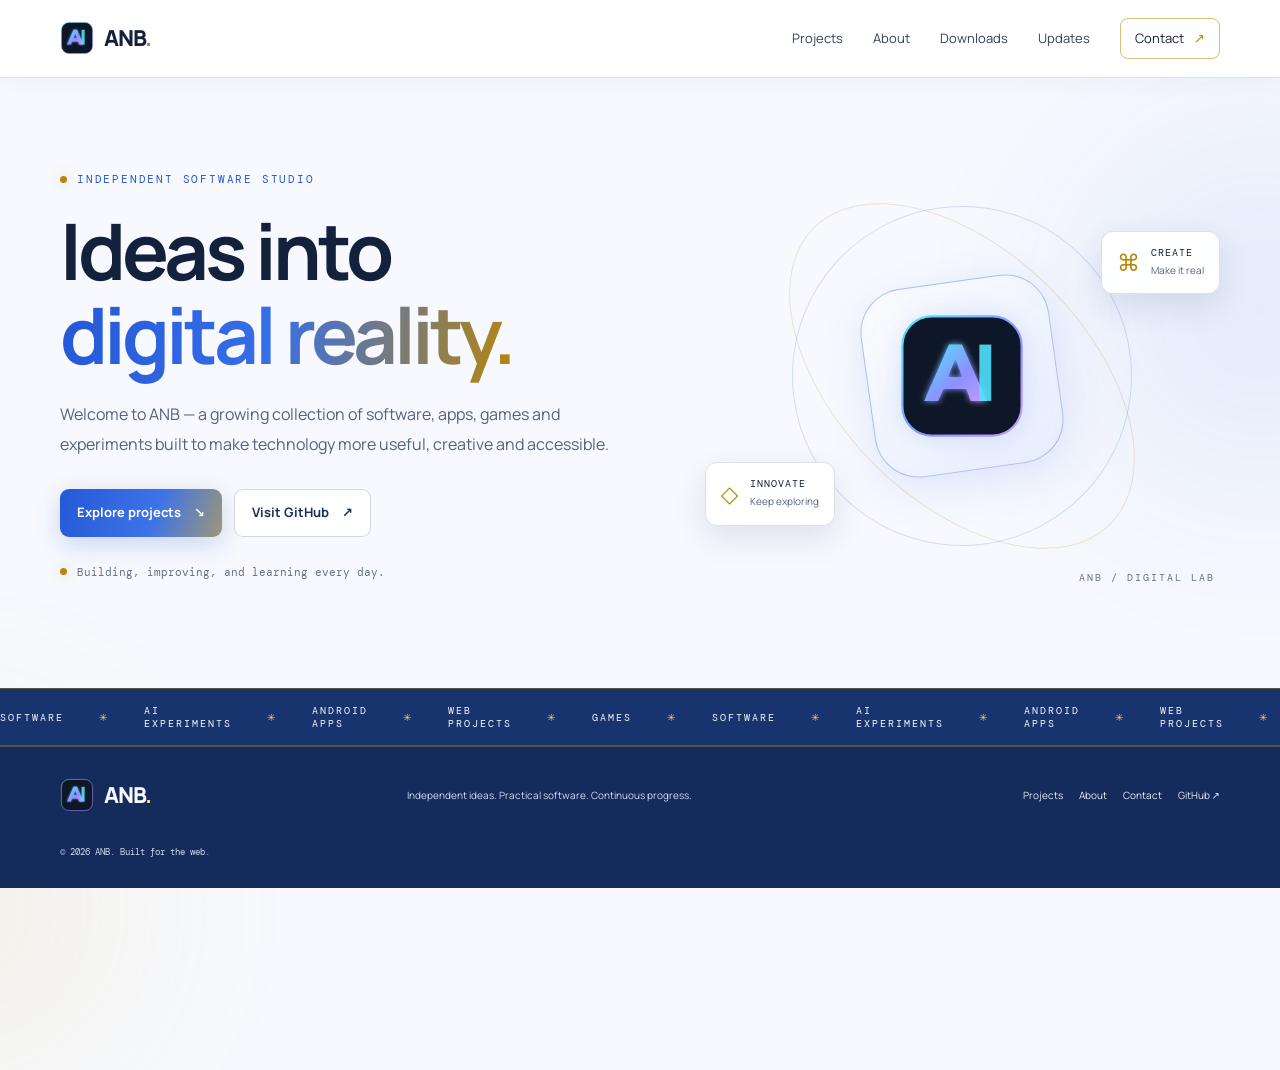
==== commit 1410576a: "Create separate website pages v13" ====
--- a/index.html
+++ b/index.html
@@ -36,27 +36,12 @@
   <div class="ambient ambient-one" aria-hidden="true"></div>
   <div class="ambient ambient-two" aria-hidden="true"></div>
   <header class="site-header">
-    <a class="brand" href="#home" aria-label="ANB home"><img src="assets/anb-mark.svg" alt=""><span>ANB<span class="brand-dot">.</span></span></a>
+    <a class="brand" href="index.html" aria-label="ANB home"><img src="assets/anb-mark.svg" alt=""><span>ANB<span class="brand-dot">.</span></span></a>
     <button class="menu-toggle" type="button" aria-label="Open navigation menu" aria-controls="primary-navigation" aria-expanded="false">☰</button>
     <nav class="nav" id="primary-navigation" aria-label="Main navigation">
-      <a href="#projects">Projects</a><a href="#about">About</a><a href="#downloads">Downloads</a><a href="#blog">Updates</a><a class="nav-cta" href="#contact">Contact <span>↗</span></a>
+      <a href="projects.html">Projects</a><a href="about.html">About</a><a href="downloads.html">Downloads</a><a href="updates.html">Updates</a><a class="nav-cta" href="contact.html">Contact <span>↗</span></a>
     </nav>
   </header>
-
-  <section class="global-search-section" aria-label="Search ANB projects">
-    <div class="global-search-inner">
-      <p class="global-search-kicker">FIND YOUR NEXT PROJECT</p>
-      <div class="header-search-wrap">
-        <label class="visually-hidden" for="project-search">Search ANB projects</label>
-        <span class="header-search-icon" aria-hidden="true">⌕</span>
-        <input id="project-search" class="header-search" type="search" placeholder="Search ANB projects…" autocomplete="off" aria-describedby="project-results" aria-controls="project-suggestions" aria-autocomplete="list">
-        <button id="search-clear" class="search-clear" type="button" aria-label="Clear project search" hidden>×</button>
-        <kbd class="search-shortcut" aria-hidden="true">/</kbd>
-        <div id="project-suggestions" class="project-suggestions" role="listbox" aria-label="Project suggestions" hidden></div>
-      </div>
-      <p class="global-search-hint">Search games, AI tools, Android apps and more</p>
-    </div>
-  </section>
 
   <main id="main-content">
     <section class="hero section-wrap" id="home">
@@ -64,7 +49,7 @@
         <div class="eyebrow"><span class="pulse"></span> INDEPENDENT SOFTWARE STUDIO</div>
         <h1>Ideas into<br><span class="gradient-text">digital reality.</span></h1>
         <p class="hero-description">Welcome to ANB — a growing collection of software, apps, games and experiments built to make technology more useful, creative and accessible.</p>
-        <div class="hero-actions"><a class="button button-primary" href="#projects">Explore projects <span>↘</span></a><a class="button button-ghost" href="https://github.com/anbsolution" target="_blank" rel="noopener noreferrer">Visit GitHub <span>↗</span></a></div>
+        <div class="hero-actions"><a class="button button-primary" href="projects.html">Explore projects <span>↘</span></a><a class="button button-ghost" href="https://github.com/anbsolution" target="_blank" rel="noopener noreferrer">Visit GitHub <span>↗</span></a></div>
         <div class="hero-note"><span class="status-dot"></span> Building, improving, and learning every day.</div>
       </div>
       <div class="hero-visual reveal" aria-label="ANB abstract neon emblem">
@@ -78,34 +63,9 @@
 
     <section class="ticker" aria-label="Areas of work"><div class="ticker-track"><span>SOFTWARE</span><i>✳</i><span>AI EXPERIMENTS</span><i>✳</i><span>ANDROID APPS</span><i>✳</i><span>WEB PROJECTS</span><i>✳</i><span>GAMES</span><i>✳</i><span>SOFTWARE</span><i>✳</i><span>AI EXPERIMENTS</span><i>✳</i><span>ANDROID APPS</span><i>✳</i><span>WEB PROJECTS</span><i>✳</i><span>GAMES</span></div></section>
 
-    <section class="section-wrap section-block" id="projects">
-      <div class="section-heading reveal"><div><div class="eyebrow">01 / SELECTED WORK</div><h2>Projects in <span class="gradient-text">progress.</span></h2></div><div class="heading-side"><p>Explore the ideas behind ANB. Project links and availability will be updated as each release is published.</p><a class="text-link" href="https://github.com/anbsolution" target="_blank" rel="noopener noreferrer">Explore repositories <span>↗</span></a></div></div>
-      <p class="project-results" id="project-results" aria-live="polite" hidden></p>
-      <div class="project-grid">
-        <article class="project-card featured reveal" data-category="game" data-project="arrow-puzzle-ultra-pro"><div class="card-top"><span class="project-symbol symbol-cyan">✦</span><span class="project-state">WEB GAME</span></div><div class="project-art art-puzzle"><div class="puzzle-lines"></div><span>↗</span><span>↑</span><span>←</span><span>↓</span></div><div class="project-content"><div class="project-type">PUZZLE / GAME</div><h3>Arrow Puzzle ULTRA Pro</h3><p>A direction-based puzzle game focused on thoughtful levels, smooth interactions and mobile play.</p><a class="text-link" href="https://anbsolution.github.io/Arrow-puzzle/" target="_blank" rel="noopener noreferrer">Play web version <span>↗</span></a></div></article>
-        <article class="project-card reveal" data-category="ai" data-project="smart-enhancer-ultra-4k"><div class="card-top"><span class="project-symbol symbol-violet">◈</span><span class="project-state">IN DEVELOPMENT</span></div><div class="project-art art-ai"><div class="ai-ring">AI</div><span class="spark spark-one">✦</span><span class="spark spark-two">✧</span></div><div class="project-content"><div class="project-type">IMAGE / AI</div><h3>Smart Enhancer Ultra 4K</h3><p>An image enhancement concept with upload, before-and-after preview and upscale workflows.</p><a class="text-link" href="https://github.com/anbsolution/Smart-Enhancer-Ultra-4K" target="_blank" rel="noopener noreferrer">View repository <span>↗</span></a></div></article>
-        <article class="project-card reveal" data-category="android" data-project="anb-ai-camera"><div class="card-top"><span class="project-symbol symbol-pink">⌁</span><span class="project-state">IN DEVELOPMENT</span></div><div class="project-art art-camera"><div class="camera-lens"></div><span class="camera-cross">+</span></div><div class="project-content"><div class="project-type">ANDROID / CAMERA</div><h3>ANB AI Camera</h3><p>A camera app concept exploring capture tools, image enhancement and a focused camera-first interface.</p><span class="text-link muted-link">Release link coming soon</span></div></article>
-        <article class="project-card reveal" data-category="communication" data-project="anb-chat"><div class="card-top"><span class="project-symbol symbol-green">⌘</span><span class="project-state">EXPERIMENT</span></div><div class="project-art art-chat"><div class="chat-bubble bubble-a"></div><div class="chat-bubble bubble-b"></div><div class="chat-bubble bubble-c"></div></div><div class="project-content"><div class="project-type">COMMUNICATION</div><h3>ANB Chat</h3><p>A messaging app concept with account access, conversations and a privacy-focused direction.</p><span class="text-link muted-link">Release link coming soon</span></div></article>
-        <article class="project-card reveal" data-category="system" data-project="anb-os"><div class="card-top"><span class="project-symbol symbol-orange">⌬</span><span class="project-state">LONG-TERM PROJECT</span></div><div class="project-art art-os"><div class="os-window"><span></span><span></span><span></span><b>ANB OS</b></div></div><div class="project-content"><div class="project-type">SYSTEM SOFTWARE</div><h3>ANB OS</h3><p>A long-term operating-system project exploring a custom Android-based experience.</p><span class="text-link muted-link">Project updates coming soon</span></div></article>
-      </div>
-      <div class="search-empty-state" id="search-empty-state" hidden>
-        <div class="empty-search-icon" aria-hidden="true">⌕</div>
-        <h3>No matching projects yet</h3>
-        <p>Try a different keyword such as <button class="search-example" type="button" data-search-example="AI">AI</button>, <button class="search-example" type="button" data-search-example="game">game</button>, or <button class="search-example" type="button" data-search-example="camera">camera</button>.</p>
-        <button class="button button-ghost empty-clear" id="empty-clear-search" type="button">Clear search</button>
-      </div>
-    </section>
+    </main>
 
-    <section class="about-section" id="about"><div class="section-wrap about-grid"><div class="about-visual reveal"><div class="about-frame"><div class="frame-grid"></div><img src="assets/anb-mark.svg" alt="ANB emblem"><span class="frame-label">CURIOSITY → CODE → CREATION</span></div><div class="about-mini">INDEPENDENT<br>BY DESIGN<span>✳</span></div></div><div class="about-copy reveal"><div class="eyebrow">02 / ABOUT ANB</div><h2>Built with curiosity.<br><span class="gradient-text">Driven by ideas.</span></h2><p>ANB is an independent software brand focused on learning by building. From Android apps and web experiences to games and AI-powered experiments, each project is an opportunity to solve a problem and improve the craft.</p><p>This website is the home base for project showcases, release links and development updates. Features marked as in development are works in progress, not finished product claims.</p><div class="about-values"><div><b>01</b><span>Build thoughtfully</span></div><div><b>02</b><span>Improve continuously</span></div><div><b>03</b><span>Ship transparently</span></div></div></div></div></section>
-
-    <section class="section-wrap section-block" id="downloads"><div class="section-heading reveal"><div><div class="eyebrow">03 / DOWNLOADS</div><h2>Get the <span class="gradient-text">latest builds.</span></h2></div><p>Only add verified release files here. This starter website does not pretend that an APK is available when no release link has been supplied.</p></div><div class="download-panel reveal"><div class="download-icon">↓</div><div class="download-copy"><h3>Official downloads</h3><p>App installers and release packages will appear here after they are published and tested.</p><span class="release-badge"><span class="status-dot"></span> Release links will be added here</span></div><a class="button button-ghost" href="https://github.com/anbsolution" target="_blank" rel="noopener noreferrer">Check GitHub <span>↗</span></a></div></section>
-
-    <section class="section-wrap section-block" id="blog"><div class="section-heading reveal"><div><div class="eyebrow">04 / DEV LOG</div><h2>Notes from the <span class="gradient-text">build.</span></h2></div><p>Short updates from the workbench. Replace these starter entries with confirmed release notes as your projects progress.</p></div><div class="blog-grid"><article class="blog-card reveal"><div class="blog-meta"><span>WEBSITE</span><span>01</span></div><h3>ANB's new digital home</h3><p>A central place to discover projects, follow progress and find official links.</p><span class="blog-footer">PROJECT NOTE <span>↗</span></span></article><article class="blog-card reveal"><div class="blog-meta"><span>GAMES</span><span>02</span></div><h3>Making puzzle play feel smooth</h3><p>Focus areas include responsive controls, clear feedback and a comfortable mobile experience.</p><span class="blog-footer">DEVELOPMENT NOTE <span>↗</span></span></article><article class="blog-card reveal"><div class="blog-meta"><span>PROCESS</span><span>03</span></div><h3>Builds should be verifiable</h3><p>Release pages should link to real builds and accurately reflect their status.</p><span class="blog-footer">ENGINEERING NOTE <span>↗</span></span></article></div></section>
-
-    <section class="contact-section" id="contact"><div class="section-wrap contact-inner reveal"><div class="eyebrow">05 / GET IN TOUCH</div><h2>Have an idea?<br><span class="gradient-text">Let's build it.</span></h2><p>For project questions, collaboration or feedback, connect through the ANB GitHub profile.</p><a class="button button-primary" href="https://github.com/anbsolution" target="_blank" rel="noopener noreferrer">Connect on GitHub <span>↗</span></a></div></section>
-  </main>
-
-  <footer class="site-footer"><a class="brand" href="#home"><img src="assets/anb-mark.svg" alt=""><span>ANB<span class="brand-dot">.</span></span></a><p>Independent ideas. Practical software. Continuous progress.</p><div class="footer-links"><a href="#projects">Projects</a><a href="#about">About</a><a href="#contact">Contact</a><a href="https://github.com/anbsolution" target="_blank" rel="noopener noreferrer">GitHub ↗</a></div><small>© <span id="year"></span> ANB. Built for the web.</small></footer>
+  <footer class="site-footer"><a class="brand" href="index.html"><img src="assets/anb-mark.svg" alt=""><span>ANB<span class="brand-dot">.</span></span></a><p>Independent ideas. Practical software. Continuous progress.</p><div class="footer-links"><a href="projects.html">Projects</a><a href="about.html">About</a><a href="contact.html">Contact</a><a href="https://github.com/anbsolution" target="_blank" rel="noopener noreferrer">GitHub ↗</a></div><small>© <span id="year"></span> ANB. Built for the web.</small></footer>
   <button class="back-to-top" type="button" aria-label="Back to top" title="Back to top">↑</button>
 </body>
 </html>
--- a/styles.css
+++ b/styles.css
@@ -277,3 +277,15 @@
   .detail-hero { padding:1.2rem; border-radius:22px; }
   .detail-facts div { grid-template-columns:1fr; gap:.25rem; }
 }
+
+/* v13 — dedicated navigation pages */
+.page-main { min-height: 60vh; }
+.page-intro { padding-top: clamp(3rem, 8vw, 6rem); padding-bottom: clamp(2rem, 5vw, 3.5rem); }
+.page-intro h1 { margin: .8rem 0 1rem; color: #173d91; font-size: clamp(2.3rem, 6vw, 4.5rem); line-height: 1.06; letter-spacing: -.045em; }
+.page-intro .hero-description { max-width: 780px; }
+.page-section { padding-top: 1.2rem; padding-bottom: 4rem; }
+.page-info-grid { display:grid; grid-template-columns:repeat(2,minmax(0,1fr)); gap:1.2rem; }
+.downloads-project-links { margin-top:1.2rem; }
+.downloads-project-links h2 { color:#173d91; }
+.nav a[aria-current="page"] { color:#173d91; font-weight:800; }
+@media (max-width:700px) { .page-info-grid { grid-template-columns:1fr; } }
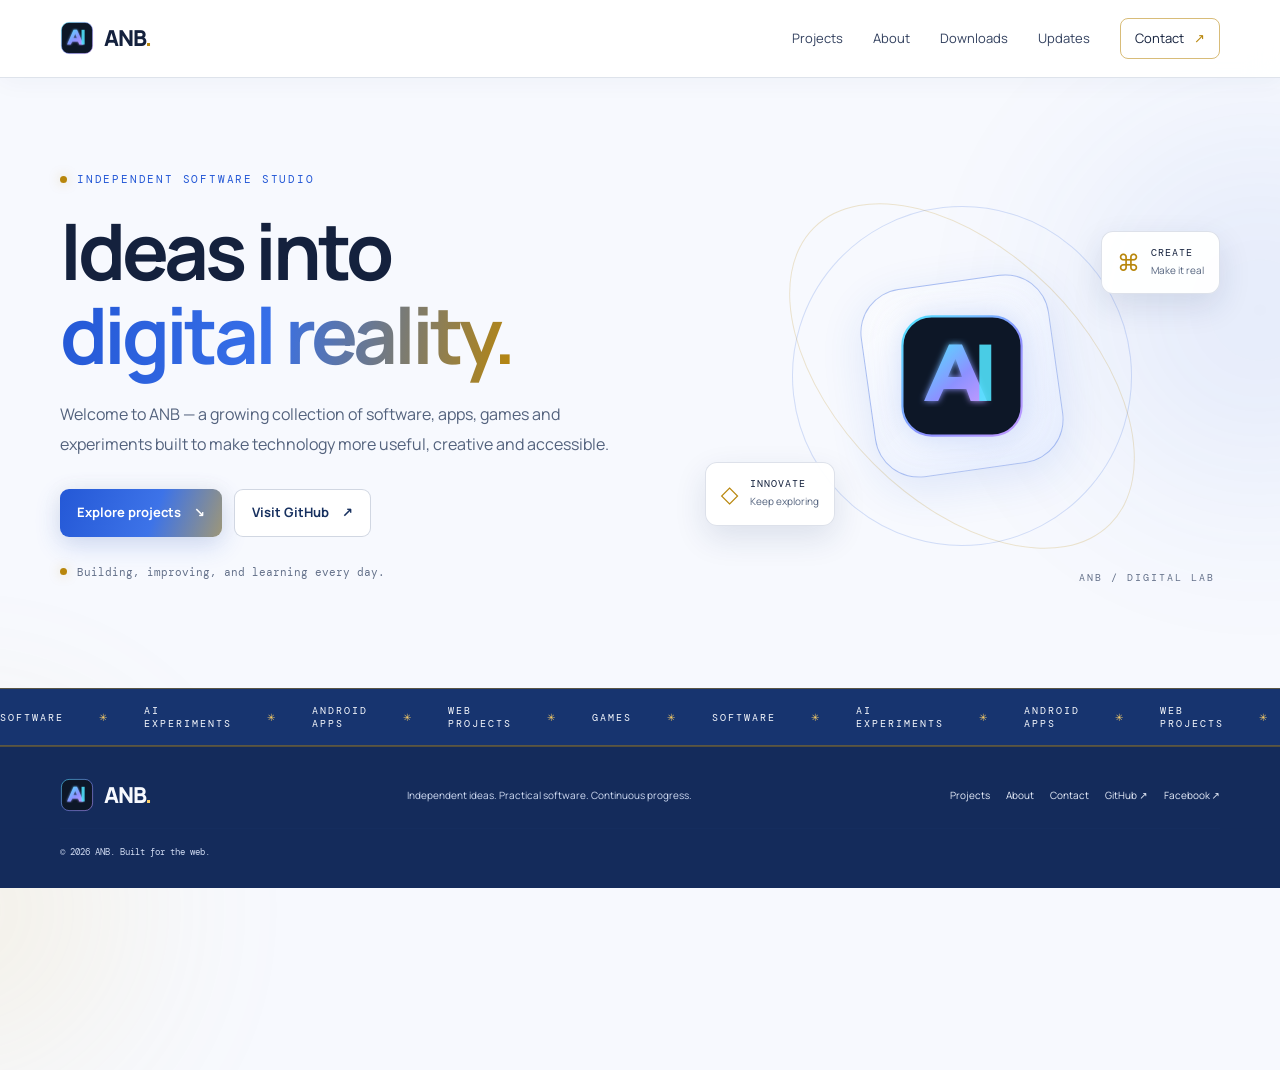
==== commit f6898ea5: "Add Facebook link v14" ====
--- a/index.html
+++ b/index.html
@@ -65,7 +65,7 @@
 
     </main>
 
-  <footer class="site-footer"><a class="brand" href="index.html"><img src="assets/anb-mark.svg" alt=""><span>ANB<span class="brand-dot">.</span></span></a><p>Independent ideas. Practical software. Continuous progress.</p><div class="footer-links"><a href="projects.html">Projects</a><a href="about.html">About</a><a href="contact.html">Contact</a><a href="https://github.com/anbsolution" target="_blank" rel="noopener noreferrer">GitHub ↗</a></div><small>© <span id="year"></span> ANB. Built for the web.</small></footer>
+  <footer class="site-footer"><a class="brand" href="index.html"><img src="assets/anb-mark.svg" alt=""><span>ANB<span class="brand-dot">.</span></span></a><p>Independent ideas. Practical software. Continuous progress.</p><div class="footer-links"><a href="projects.html">Projects</a><a href="about.html">About</a><a href="contact.html">Contact</a><a href="https://github.com/anbsolution" target="_blank" rel="noopener noreferrer">GitHub ↗</a><a href="https://www.facebook.com/share/19YxPoAs77/" target="_blank" rel="noopener noreferrer">Facebook ↗</a></div><small>© <span id="year"></span> ANB. Built for the web.</small></footer>
   <button class="back-to-top" type="button" aria-label="Back to top" title="Back to top">↑</button>
 </body>
 </html>
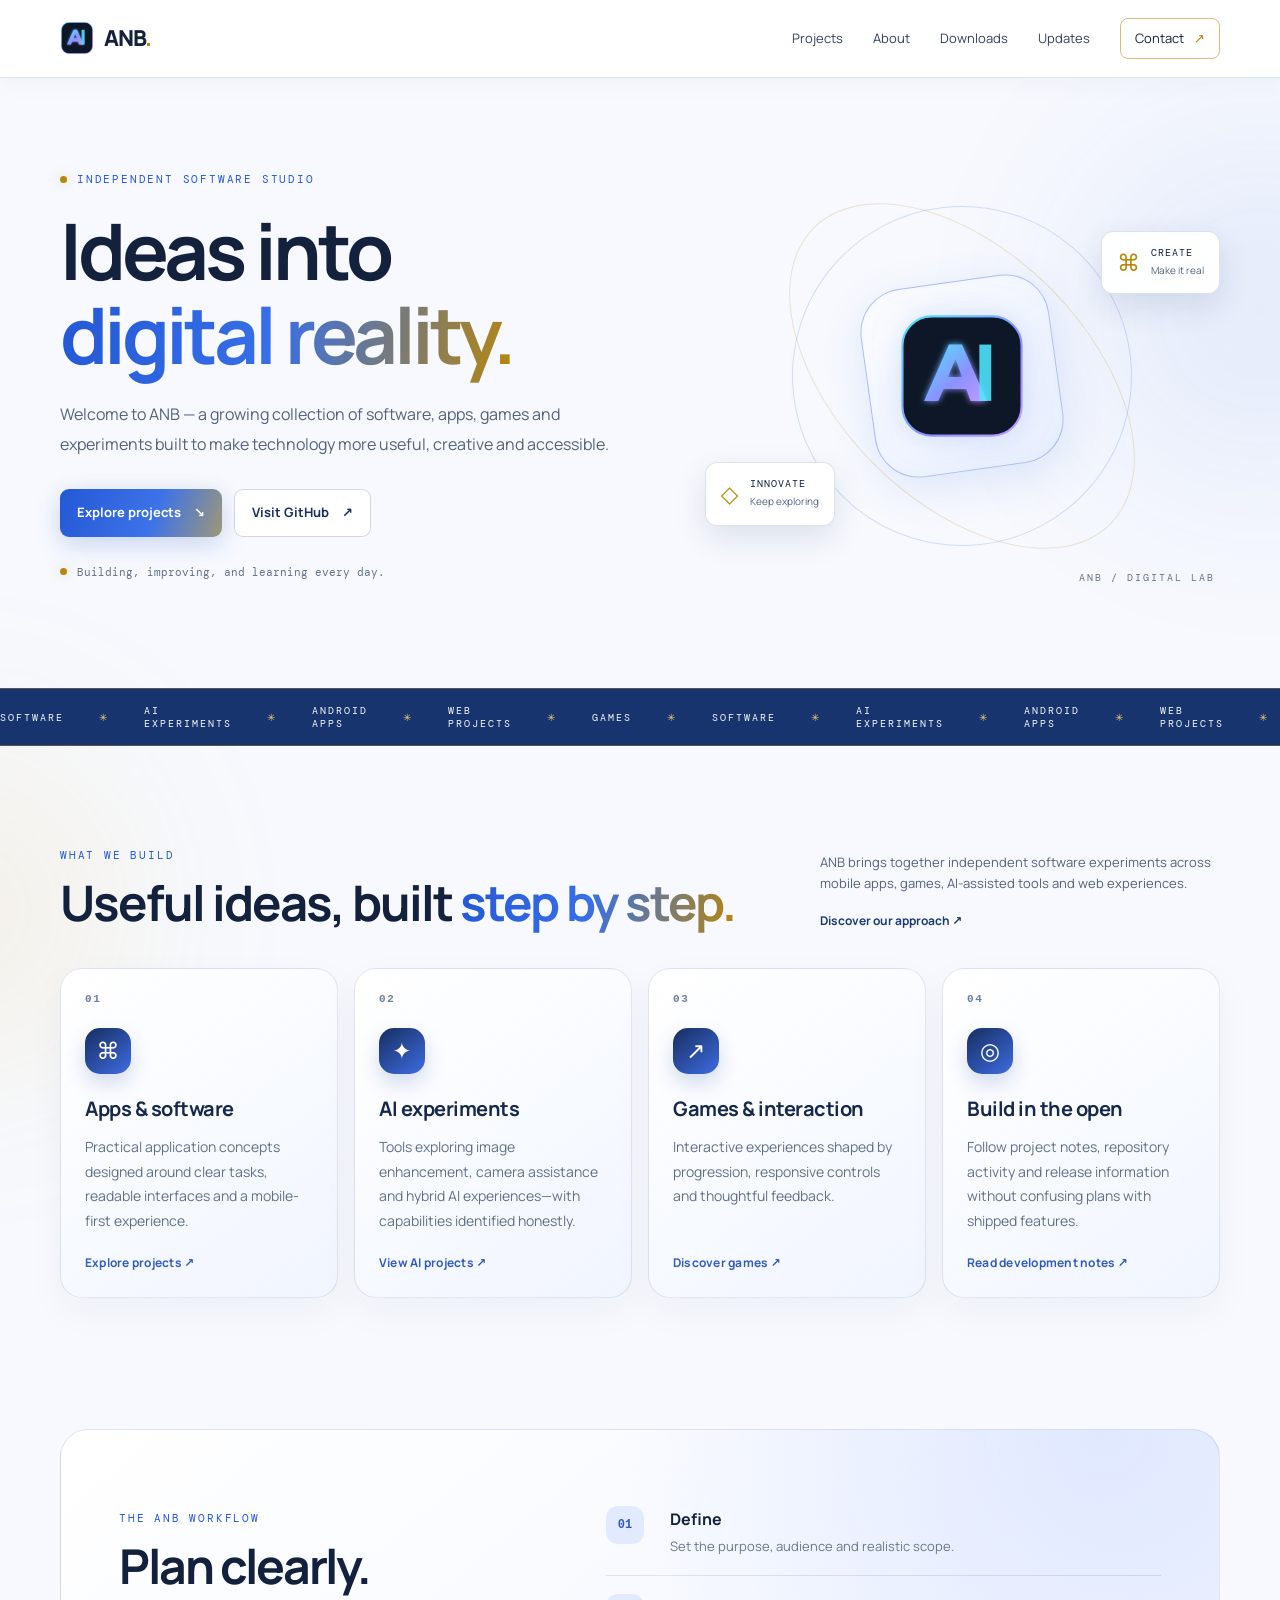
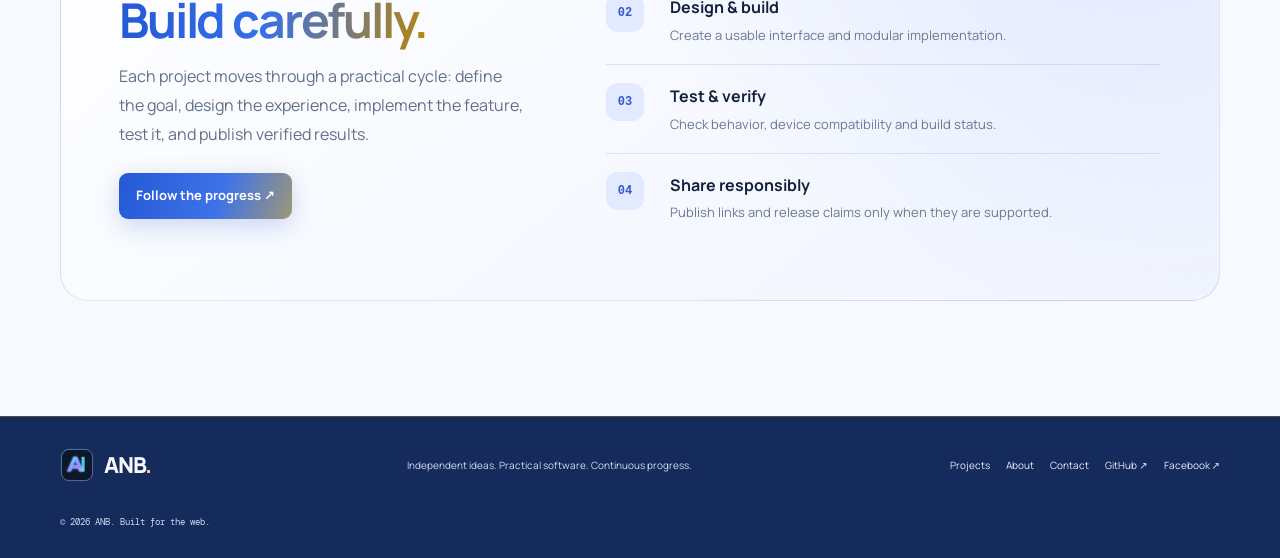
==== commit ba4022e3: "Upgrade ANB website design and project details v16" ====
--- a/index.html
+++ b/index.html
@@ -16,7 +16,7 @@
   <meta name="twitter:card" content="summary">
   <meta name="twitter:title" content="ANB — Ideas into digital reality">
   <meta name="twitter:description" content="Independent software, apps, games and AI experiments built with curiosity.">
-  <title>ANB — Ideas into Digital Reality</title>
+  <title>ANB — Independent Software Studio | Apps, Games & AI</title>
   <link rel="icon" href="assets/anb-mark.svg" type="image/svg+xml">
   <link rel="stylesheet" href="styles.css">
   <script defer src="script.js"></script>
@@ -63,6 +63,17 @@
 
     <section class="ticker" aria-label="Areas of work"><div class="ticker-track"><span>SOFTWARE</span><i>✳</i><span>AI EXPERIMENTS</span><i>✳</i><span>ANDROID APPS</span><i>✳</i><span>WEB PROJECTS</span><i>✳</i><span>GAMES</span><i>✳</i><span>SOFTWARE</span><i>✳</i><span>AI EXPERIMENTS</span><i>✳</i><span>ANDROID APPS</span><i>✳</i><span>WEB PROJECTS</span><i>✳</i><span>GAMES</span></div></section>
 
+
+    <section class="section-wrap section-block studio-overview" aria-labelledby="studio-overview-title">
+      <div class="section-heading reveal"><div><div class="eyebrow">WHAT WE BUILD</div><h2 id="studio-overview-title">Useful ideas, built <span class="gradient-text">step by step.</span></h2></div><div class="heading-side"><p>ANB brings together independent software experiments across mobile apps, games, AI-assisted tools and web experiences.</p><a class="text-link" href="about.html">Discover our approach ↗</a></div></div>
+      <div class="capability-grid">
+        <a class="capability-card reveal" href="projects.html"><span class="capability-number">01</span><span class="capability-icon">⌘</span><h3>Apps & software</h3><p>Practical application concepts designed around clear tasks, readable interfaces and a mobile-first experience.</p><span class="capability-link">Explore projects ↗</span></a>
+        <a class="capability-card reveal" href="projects.html"><span class="capability-number">02</span><span class="capability-icon">✦</span><h3>AI experiments</h3><p>Tools exploring image enhancement, camera assistance and hybrid AI experiences—with capabilities identified honestly.</p><span class="capability-link">View AI projects ↗</span></a>
+        <a class="capability-card reveal" href="projects.html"><span class="capability-number">03</span><span class="capability-icon">↗</span><h3>Games & interaction</h3><p>Interactive experiences shaped by progression, responsive controls and thoughtful feedback.</p><span class="capability-link">Discover games ↗</span></a>
+        <a class="capability-card reveal" href="updates.html"><span class="capability-number">04</span><span class="capability-icon">◎</span><h3>Build in the open</h3><p>Follow project notes, repository activity and release information without confusing plans with shipped features.</p><span class="capability-link">Read development notes ↗</span></a>
+      </div>
+    </section>
+    <section class="section-wrap section-block process-band"><div class="process-copy"><div class="eyebrow">THE ANB WORKFLOW</div><h2>Plan clearly.<br><span class="gradient-text">Build carefully.</span></h2><p>Each project moves through a practical cycle: define the goal, design the experience, implement the feature, test it, and publish verified results.</p><a class="button button-primary" href="updates.html">Follow the progress ↗</a></div><div class="process-steps"><div><span>01</span><section><h3>Define</h3><p>Set the purpose, audience and realistic scope.</p></section></div><div><span>02</span><section><h3>Design & build</h3><p>Create a usable interface and modular implementation.</p></section></div><div><span>03</span><section><h3>Test & verify</h3><p>Check behavior, device compatibility and build status.</p></section></div><div><span>04</span><section><h3>Share responsibly</h3><p>Publish links and release claims only when they are supported.</p></section></div></div></section>
     </main>
 
   <footer class="site-footer"><a class="brand" href="index.html"><img src="assets/anb-mark.svg" alt=""><span>ANB<span class="brand-dot">.</span></span></a><p>Independent ideas. Practical software. Continuous progress.</p><div class="footer-links"><a href="projects.html">Projects</a><a href="about.html">About</a><a href="contact.html">Contact</a><a href="https://github.com/anbsolution" target="_blank" rel="noopener noreferrer">GitHub ↗</a><a href="https://www.facebook.com/share/19YxPoAs77/" target="_blank" rel="noopener noreferrer">Facebook ↗</a></div><small>© <span id="year"></span> ANB. Built for the web.</small></footer>
--- a/styles.css
+++ b/styles.css
@@ -289,3 +289,41 @@
 .downloads-project-links h2 { color:#173d91; }
 .nav a[aria-current="page"] { color:#173d91; font-weight:800; }
 @media (max-width:700px) { .page-info-grid { grid-template-columns:1fr; } }
+
+/* v15: manual social sharing controls */
+.share-panel{display:flex;align-items:center;justify-content:space-between;gap:24px;padding:24px;margin-bottom:22px;border:1px solid var(--line);border-radius:14px;background:linear-gradient(110deg,#eef4ff,#fff9e8)}.share-panel h2{margin:0 0 7px;font-size:clamp(20px,3vw,28px);color:#17305F}.share-panel p{max-width:680px;margin:0;color:#52627c;font-size:13px}.share-actions{display:flex;gap:9px;flex-wrap:wrap;margin-top:auto;padding-top:18px}.share-actions .button{min-height:40px;padding:9px 12px;font-size:11px;cursor:pointer}.blog-card .share-actions+.blog-footer{margin-top:14px}@media(max-width:700px){.share-panel{align-items:flex-start;flex-direction:column}.share-panel>.button{width:100%}.share-actions{width:100%}.share-actions .button{flex:1}}
+
+
+/* v16: editorial polish, richer project discovery and mobile-first detail surfaces */
+.studio-overview{padding-top:clamp(54px,8vw,110px);padding-bottom:clamp(54px,8vw,110px)}
+.capability-grid{display:grid;grid-template-columns:repeat(4,minmax(0,1fr));gap:16px;margin-top:28px}
+.capability-card{position:relative;display:flex;flex-direction:column;min-height:250px;padding:24px;border:1px solid rgba(35,62,112,.12);border-radius:22px;background:linear-gradient(145deg,rgba(255,255,255,.96),rgba(239,244,255,.82));box-shadow:0 14px 38px rgba(23,47,93,.045);text-decoration:none;color:inherit;overflow:hidden;transition:transform .22s ease,border-color .22s ease,box-shadow .22s ease}
+.capability-card:hover{transform:translateY(-5px);border-color:rgba(58,100,201,.38);box-shadow:0 22px 44px rgba(23,47,93,.1)}
+.capability-number{font:600 11px/1.2 ui-monospace,SFMono-Regular,Menlo,monospace;letter-spacing:.16em;color:#6c7ea0}
+.capability-icon{display:grid;place-items:center;width:46px;height:46px;margin:22px 0 18px;border-radius:15px;background:linear-gradient(140deg,#172e60,#3e6ce2);color:#fff;font-size:23px;box-shadow:0 9px 20px rgba(43,78,168,.2)}
+.capability-card h3{margin:0 0 10px;font-size:20px;letter-spacing:-.025em;color:#17284a}
+.capability-card p{margin:0 0 20px;color:#61708a;font-size:14px;line-height:1.75}
+.capability-link,.card-detail-link{margin-top:auto;color:#315ac2;font-size:12px;font-weight:700;letter-spacing:.02em}
+.process-band,.roadmap-band{display:grid;grid-template-columns:.85fr 1.15fr;gap:clamp(28px,6vw,80px);align-items:center;margin-top:28px;margin-bottom:clamp(60px,9vw,120px);padding:clamp(26px,5vw,58px);border:1px solid rgba(35,62,112,.12);border-radius:28px;background:radial-gradient(circle at 90% 0%,rgba(206,219,255,.55),transparent 42%),linear-gradient(140deg,#fff,#f0f4ff)}
+.process-copy h2,.roadmap-band h2{font-size:clamp(30px,4vw,48px);line-height:1.12;letter-spacing:-.045em;margin:14px 0}
+.process-copy p{max-width:440px;color:#61708a;line-height:1.8;margin-bottom:24px}
+.process-steps{display:grid;gap:0}
+.process-steps>div{display:grid;grid-template-columns:48px 1fr;gap:16px;padding:18px 0;border-bottom:1px solid rgba(35,62,112,.12)}
+.process-steps>div:last-child{border-bottom:0}
+.process-steps>div>span,.roadmap-list>li>span{display:grid;place-items:center;width:38px;height:38px;border-radius:12px;background:#e2eaff;color:#315ac2;font:700 12px ui-monospace,monospace}
+.process-steps h3{margin:0 0 4px;font-size:16px}.process-steps p{margin:0;color:#6a7890;font-size:13px;line-height:1.65}
+.about-capabilities .capability-card{min-height:235px}
+.roadmap-band{margin-top:42px}
+.roadmap-list{list-style:none;padding:0;margin:0;display:grid;gap:0}
+.roadmap-list>li{display:grid;grid-template-columns:42px 1fr;gap:14px;padding:17px 0;border-bottom:1px solid rgba(35,62,112,.12)}
+.roadmap-list>li:last-child{border-bottom:0}
+.roadmap-list b{color:#1a2d50}.roadmap-list p{margin:5px 0 0;color:#61708a;font-size:13px;line-height:1.7}
+.project-card{cursor:pointer;transition:transform .22s ease,box-shadow .22s ease,border-color .22s ease}
+.project-card:hover{transform:translateY(-4px);box-shadow:0 20px 44px rgba(23,47,93,.1);border-color:rgba(58,100,201,.32)}
+.card-detail-link{display:inline-flex;margin-top:16px}
+.blog-card h2{letter-spacing:-.025em}.share-panel{gap:24px}
+.detail-roadmap-note{margin-top:34px;background:linear-gradient(135deg,#eef3ff,#fff)}
+.detail-feature-list li{line-height:1.7}
+@media(max-width:900px){.capability-grid{grid-template-columns:repeat(2,minmax(0,1fr))}.process-band,.roadmap-band{grid-template-columns:1fr}.process-band{gap:20px}}
+@media(max-width:560px){.capability-grid{grid-template-columns:1fr;gap:12px}.capability-card{min-height:0;padding:22px}.capability-icon{margin:16px 0 14px}.process-band,.roadmap-band{padding:22px;border-radius:20px}.process-steps>div{grid-template-columns:40px 1fr;gap:12px}.share-panel{align-items:flex-start}.detail-roadmap-note{margin-top:20px}}
+@media(prefers-reduced-motion:reduce){.capability-card,.project-card{transition:none}.capability-card:hover,.project-card:hover{transform:none}}
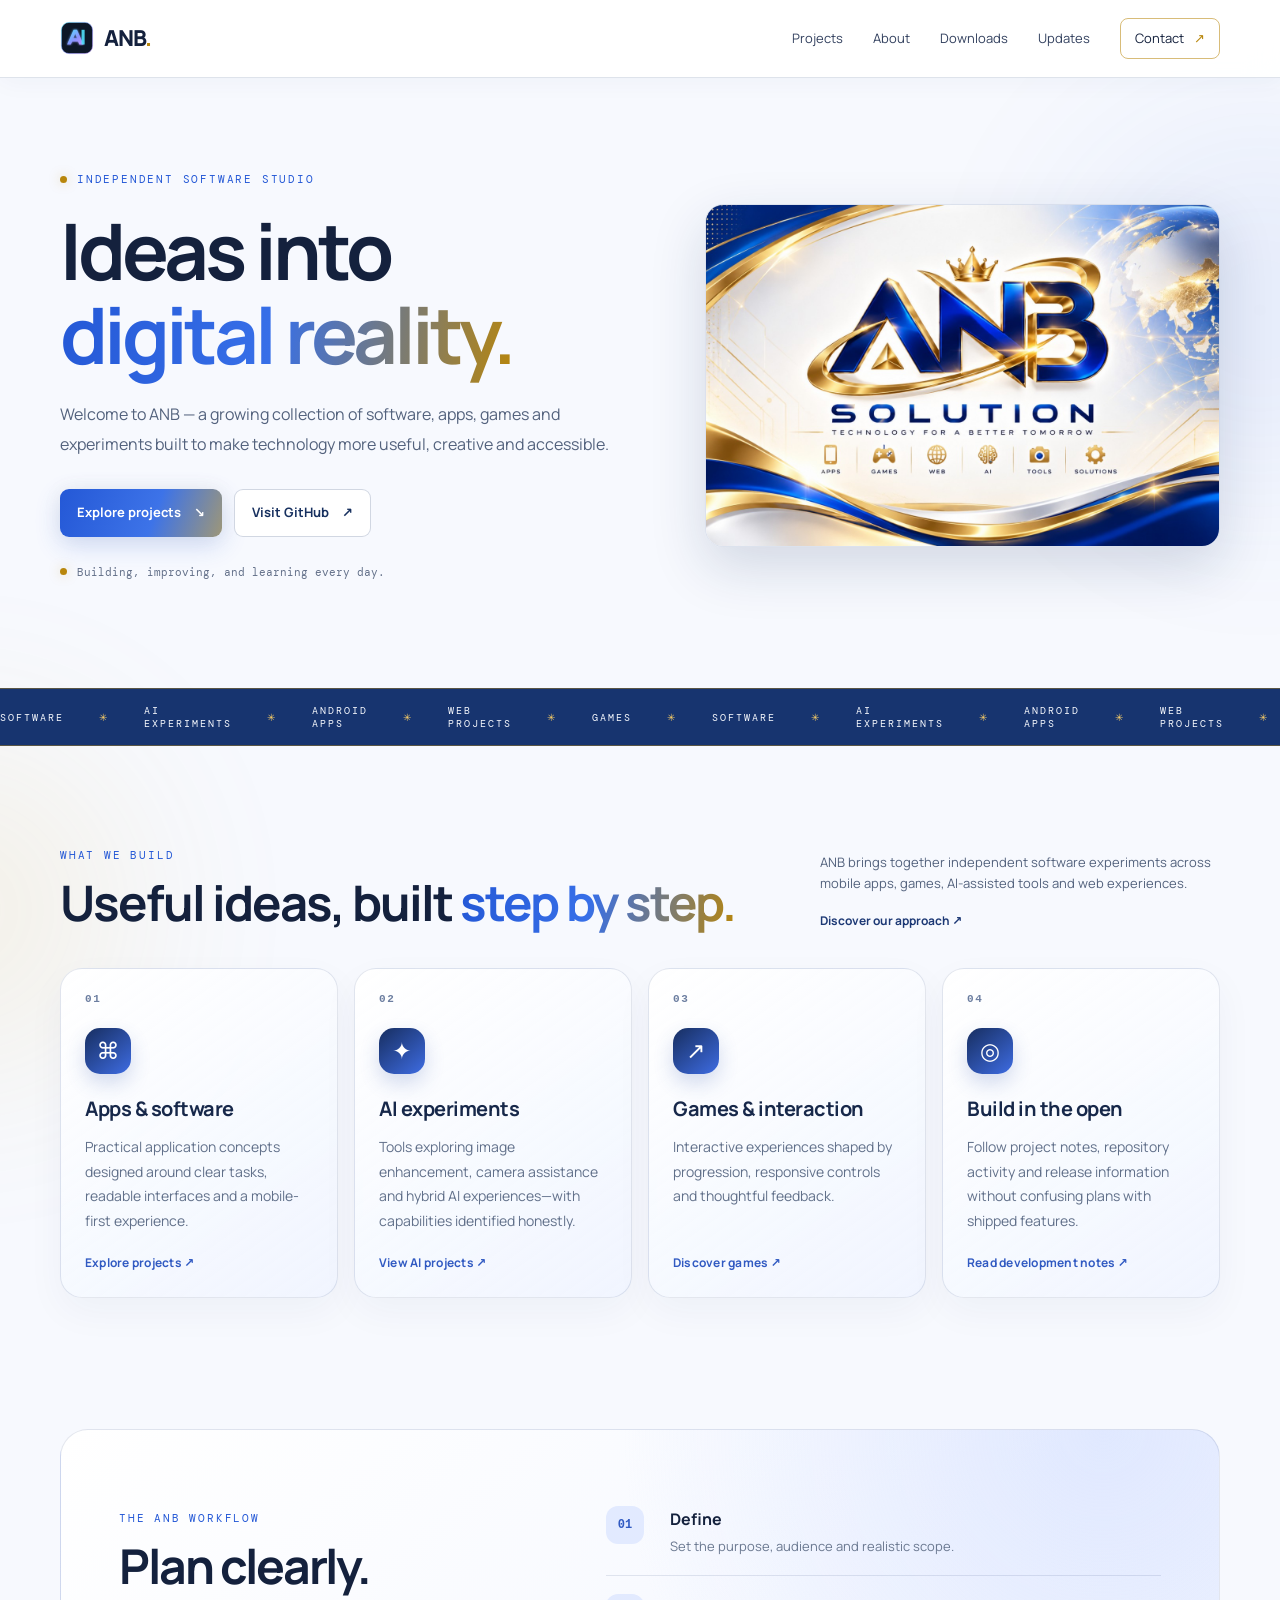
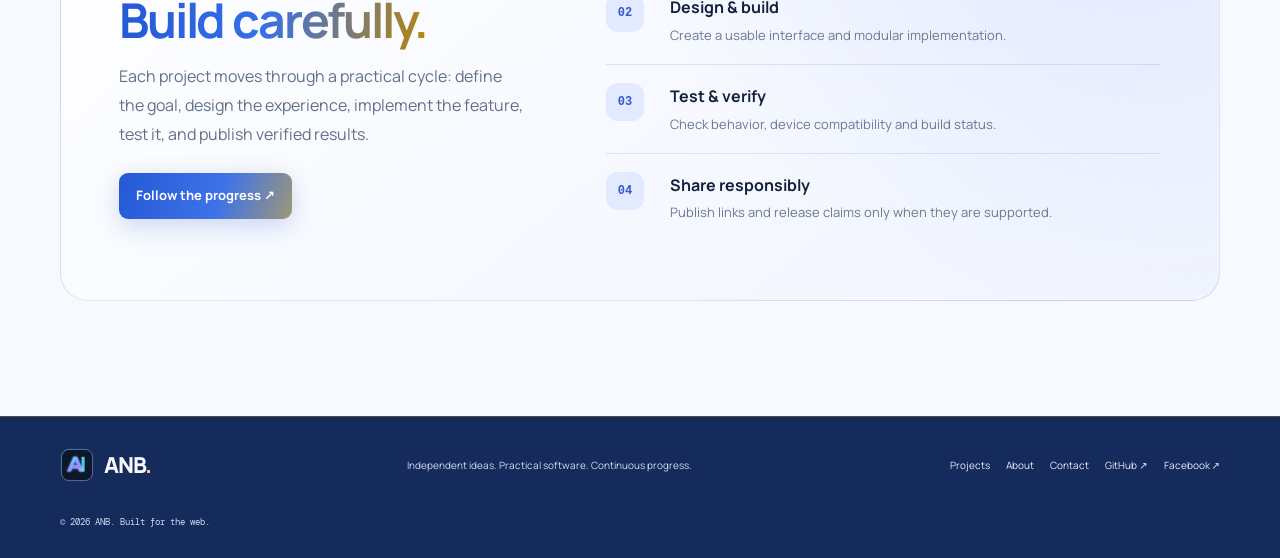
==== commit afe0452b: "Add ANB Solution banner to homepage" ====
--- a/index.html
+++ b/index.html
@@ -52,12 +52,8 @@
         <div class="hero-actions"><a class="button button-primary" href="projects.html">Explore projects <span>↘</span></a><a class="button button-ghost" href="https://github.com/anbsolution" target="_blank" rel="noopener noreferrer">Visit GitHub <span>↗</span></a></div>
         <div class="hero-note"><span class="status-dot"></span> Building, improving, and learning every day.</div>
       </div>
-      <div class="hero-visual reveal" aria-label="ANB abstract neon emblem">
-        <div class="orbit orbit-a"></div><div class="orbit orbit-b"></div>
-        <div class="core"><img src="assets/anb-mark.svg" alt="ANB logo"></div>
-        <div class="float-chip chip-top"><span class="chip-icon">⌘</span><span><b>CREATE</b><small>Make it real</small></span></div>
-        <div class="float-chip chip-bottom"><span class="chip-icon">◇</span><span><b>INNOVATE</b><small>Keep exploring</small></span></div>
-        <div class="visual-caption">ANB / DIGITAL LAB</div>
+      <div class="hero-visual reveal hero-banner-wrap">
+        <img class="hero-banner-image" src="assets/anb-solution-banner.png" alt="ANB Solution — Technology for a Better Tomorrow, featuring apps, games, web, AI, tools and solutions.">
       </div>
     </section>
 
--- a/styles.css
+++ b/styles.css
@@ -327,3 +327,8 @@
 @media(max-width:900px){.capability-grid{grid-template-columns:repeat(2,minmax(0,1fr))}.process-band,.roadmap-band{grid-template-columns:1fr}.process-band{gap:20px}}
 @media(max-width:560px){.capability-grid{grid-template-columns:1fr;gap:12px}.capability-card{min-height:0;padding:22px}.capability-icon{margin:16px 0 14px}.process-band,.roadmap-band{padding:22px;border-radius:20px}.process-steps>div{grid-template-columns:40px 1fr;gap:12px}.share-panel{align-items:flex-start}.detail-roadmap-note{margin-top:20px}}
 @media(prefers-reduced-motion:reduce){.capability-card,.project-card{transition:none}.capability-card:hover,.project-card:hover{transform:none}}
+
+/* ANB Solution homepage banner */
+.hero-visual.hero-banner-wrap{min-height:0;width:100%;display:block;position:relative;overflow:hidden;border-radius:18px;aspect-ratio:3/2;box-shadow:0 20px 55px rgba(20,42,87,.16);border:1px solid rgba(27,57,112,.12)}
+.hero-banner-image{display:block;width:100%;height:100%;object-fit:cover;object-position:center}
+@media(max-width:850px){.hero-visual.hero-banner-wrap{width:100%;min-height:0;margin:18px 0 0;transform:none}}
